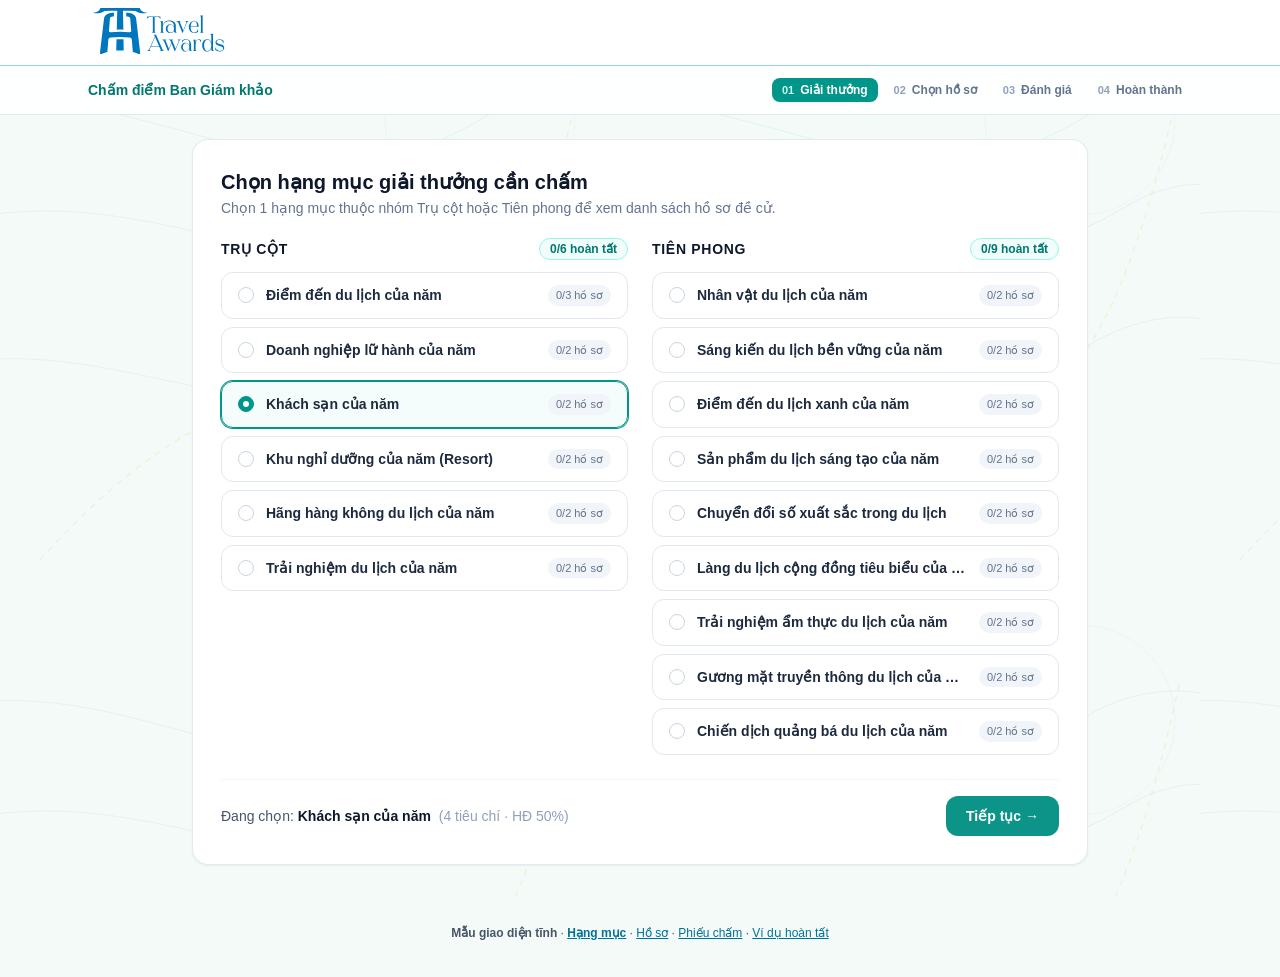
==== hand-off/index.html @ a50d9ed1 "Add plain HTML CSS handoff and automatic export workflow" ====
<!DOCTYPE html>
<html lang="vi">
<head>
<meta charset="UTF-8">
<meta name="viewport" content="width=device-width,initial-scale=1">
<title>Travel Awards 2026 — Hạng mục</title>
<link rel="stylesheet" href="css/layout.css">
<link rel="stylesheet" href="css/header.css">
<link rel="stylesheet" href="css/font.css">
<link rel="stylesheet" href="css/icons.css">
<link rel="stylesheet" href="css/handoff.css">
</head>
<body class="min-h-screen flex flex-col home">

  <!-- HEADER TỐI GIẢN CHUẨN TRANG KHẢO SÁT -->
  <header class="home-header home-header--survey"><div class="layout-container home-header-inner"><div class="home-header-brand-row"><a class="home-header-logo" href="https://vnexpress.net/du-lich/travel-awards" aria-label="Travel Awards — Trang chủ"><img class="brand-graphic brand-graphic--logo" src="[data-uri]" alt="Travel Awards 2026" width="1000" height="350"></a></div></div></header>
<section aria-label="Tiến trình chấm điểm" class="border-b border-slate-200 bg-white/95"><div class="max-w-6xl mx-auto px-4 sm:px-6 py-3 flex flex-wrap items-center justify-between gap-3"><span class="text-sm font-semibold text-teal-700">Chấm điểm Ban Giám khảo</span><div id="stepIndicatorBar" class="flex items-center gap-1 sm:gap-1.5">
          <a class="px-2.5 py-1 rounded-lg text-xs font-semibold flex items-center gap-1.5 transition bg-teal-600 text-white shadow-xs" href="index.html" style="">
            <span class="text-[11px] font-bold text-teal-100">01</span>
            <span class="hidden sm:inline">Giải thưởng</span>
          </a>

          <a class="px-2.5 py-1 rounded-lg text-xs font-semibold flex items-center gap-1.5 transition text-slate-500 hover:bg-slate-100" href="ho-so.html" style="">
            <span class="text-[11px] font-bold text-slate-400">02</span>
            <span class="hidden sm:inline">Chọn hồ sơ</span>
          </a>

          <a class="px-2.5 py-1 rounded-lg text-xs font-semibold flex items-center gap-1.5 transition text-slate-500 hover:bg-slate-100" href="cham-diem.html" style="">
            <span class="text-[11px] font-bold text-slate-400">03</span>
            <span class="hidden sm:inline">Đánh giá</span>
          </a>

          <a class="px-2.5 py-1 rounded-lg text-xs font-semibold flex items-center gap-1.5 transition text-slate-500 hover:bg-slate-100" href="hoan-tat.html" style="">
            <span class="text-[11px] font-bold text-slate-400">04</span>
            <span class="hidden sm:inline">Hoàn thành</span>
          </a>
        </div></div></section>

  <!-- NỘI DUNG CHÍNH -->
  <section id="main" class="handoff-content flex-1 max-w-6xl w-full mx-auto px-4 sm:px-6 py-6">
    <div id="appStepContainer">
        <div class="max-w-4xl mx-auto bg-white rounded-2xl border border-slate-200/90 shadow-xs p-5 sm:p-7">
          <div class="mb-5">
            <h1 class="text-lg sm:text-xl font-bold text-slate-900">Chọn hạng mục giải thưởng cần chấm</h1>
            <p class="text-xs sm:text-sm text-slate-500 mt-0.5">Chọn 1 hạng mục thuộc nhóm Trụ cột hoặc Tiên phong để xem danh sách hồ sơ đề cử.</p>
          </div>

          <div class="grid grid-cols-1 md:grid-cols-2 gap-6">
            <!-- Cột Trái: Trụ cột (6 hạng mục) -->
            <div>
              <div class="flex items-center justify-between mb-3">
                <h2 class="text-sm font-bold text-slate-900 uppercase tracking-wider">Trụ cột</h2>
                <span class="text-xs font-semibold px-2.5 py-0.5 rounded-full bg-teal-50 text-teal-700 border border-teal-200">
                  0/6 hoàn tất
                </span>
              </div>
              <div class="space-y-2">

          <button type="button" class="w-full text-left px-4 py-3 rounded-xl border transition flex items-center justify-between gap-3 border-slate-200 bg-white hover:border-teal-300 hover:bg-slate-50/60" data-integration-action="selectCategory('tru-cot-1')" title="Gắn xử lý của hệ thống khi tích hợp">
            <div class="flex items-center gap-3 min-w-0">
              <span class="w-4 h-4 rounded-full border flex items-center justify-center shrink-0 border-slate-300 bg-white">

              </span>
              <span class="text-sm font-semibold text-slate-800 truncate">Điểm đến du lịch của năm</span>
            </div>
            <span class="shrink-0 text-[11px] font-medium px-2 py-0.5 rounded-full bg-slate-100 text-slate-500">
              0/3 hồ sơ
            </span>
          </button>

          <button type="button" class="w-full text-left px-4 py-3 rounded-xl border transition flex items-center justify-between gap-3 border-slate-200 bg-white hover:border-teal-300 hover:bg-slate-50/60" data-integration-action="selectCategory('tru-cot-2')" title="Gắn xử lý của hệ thống khi tích hợp">
            <div class="flex items-center gap-3 min-w-0">
              <span class="w-4 h-4 rounded-full border flex items-center justify-center shrink-0 border-slate-300 bg-white">

              </span>
              <span class="text-sm font-semibold text-slate-800 truncate">Doanh nghiệp lữ hành của năm</span>
            </div>
            <span class="shrink-0 text-[11px] font-medium px-2 py-0.5 rounded-full bg-slate-100 text-slate-500">
              0/2 hồ sơ
            </span>
          </button>

          <button type="button" class="w-full text-left px-4 py-3 rounded-xl border transition flex items-center justify-between gap-3 border-teal-600 bg-teal-50/70 ring-1 ring-teal-600" data-integration-action="selectCategory('tru-cot-3')" title="Gắn xử lý của hệ thống khi tích hợp">
            <div class="flex items-center gap-3 min-w-0">
              <span class="w-4 h-4 rounded-full border flex items-center justify-center shrink-0 border-teal-600 bg-teal-600 text-white">
                <span class="w-1.5 h-1.5 rounded-full bg-white"></span>
              </span>
              <span class="text-sm font-semibold text-slate-800 truncate">Khách sạn của năm</span>
            </div>
            <span class="shrink-0 text-[11px] font-medium px-2 py-0.5 rounded-full bg-slate-100 text-slate-500">
              0/2 hồ sơ
            </span>
          </button>

          <button type="button" class="w-full text-left px-4 py-3 rounded-xl border transition flex items-center justify-between gap-3 border-slate-200 bg-white hover:border-teal-300 hover:bg-slate-50/60" data-integration-action="selectCategory('tru-cot-4')" title="Gắn xử lý của hệ thống khi tích hợp">
            <div class="flex items-center gap-3 min-w-0">
              <span class="w-4 h-4 rounded-full border flex items-center justify-center shrink-0 border-slate-300 bg-white">

              </span>
              <span class="text-sm font-semibold text-slate-800 truncate">Khu nghỉ dưỡng của năm (Resort)</span>
            </div>
            <span class="shrink-0 text-[11px] font-medium px-2 py-0.5 rounded-full bg-slate-100 text-slate-500">
              0/2 hồ sơ
            </span>
          </button>

          <button type="button" class="w-full text-left px-4 py-3 rounded-xl border transition flex items-center justify-between gap-3 border-slate-200 bg-white hover:border-teal-300 hover:bg-slate-50/60" data-integration-action="selectCategory('tru-cot-5')" title="Gắn xử lý của hệ thống khi tích hợp">
            <div class="flex items-center gap-3 min-w-0">
              <span class="w-4 h-4 rounded-full border flex items-center justify-center shrink-0 border-slate-300 bg-white">

              </span>
              <span class="text-sm font-semibold text-slate-800 truncate">Hãng hàng không du lịch của năm</span>
            </div>
            <span class="shrink-0 text-[11px] font-medium px-2 py-0.5 rounded-full bg-slate-100 text-slate-500">
              0/2 hồ sơ
            </span>
          </button>

          <button type="button" class="w-full text-left px-4 py-3 rounded-xl border transition flex items-center justify-between gap-3 border-slate-200 bg-white hover:border-teal-300 hover:bg-slate-50/60" data-integration-action="selectCategory('tru-cot-6')" title="Gắn xử lý của hệ thống khi tích hợp">
            <div class="flex items-center gap-3 min-w-0">
              <span class="w-4 h-4 rounded-full border flex items-center justify-center shrink-0 border-slate-300 bg-white">

              </span>
              <span class="text-sm font-semibold text-slate-800 truncate">Trải nghiệm du lịch của năm</span>
            </div>
            <span class="shrink-0 text-[11px] font-medium px-2 py-0.5 rounded-full bg-slate-100 text-slate-500">
              0/2 hồ sơ
            </span>
          </button>

              </div>
            </div>

            <!-- Cột Phải: Tiên phong (9 hạng mục) -->
            <div>
              <div class="flex items-center justify-between mb-3">
                <h2 class="text-sm font-bold text-slate-900 uppercase tracking-wider">Tiên phong</h2>
                <span class="text-xs font-semibold px-2.5 py-0.5 rounded-full bg-teal-50 text-teal-700 border border-teal-200">
                  0/9 hoàn tất
                </span>
              </div>
              <div class="space-y-2">

          <button type="button" class="w-full text-left px-4 py-3 rounded-xl border transition flex items-center justify-between gap-3 border-slate-200 bg-white hover:border-teal-300 hover:bg-slate-50/60" data-integration-action="selectCategory('tien-phong-1')" title="Gắn xử lý của hệ thống khi tích hợp">
            <div class="flex items-center gap-3 min-w-0">
              <span class="w-4 h-4 rounded-full border flex items-center justify-center shrink-0 border-slate-300 bg-white">

              </span>
              <span class="text-sm font-semibold text-slate-800 truncate">Nhân vật du lịch của năm</span>
            </div>
            <span class="shrink-0 text-[11px] font-medium px-2 py-0.5 rounded-full bg-slate-100 text-slate-500">
              0/2 hồ sơ
            </span>
          </button>

          <button type="button" class="w-full text-left px-4 py-3 rounded-xl border transition flex items-center justify-between gap-3 border-slate-200 bg-white hover:border-teal-300 hover:bg-slate-50/60" data-integration-action="selectCategory('tien-phong-2')" title="Gắn xử lý của hệ thống khi tích hợp">
            <div class="flex items-center gap-3 min-w-0">
              <span class="w-4 h-4 rounded-full border flex items-center justify-center shrink-0 border-slate-300 bg-white">

              </span>
              <span class="text-sm font-semibold text-slate-800 truncate">Sáng kiến du lịch bền vững của năm</span>
            </div>
            <span class="shrink-0 text-[11px] font-medium px-2 py-0.5 rounded-full bg-slate-100 text-slate-500">
              0/2 hồ sơ
            </span>
          </button>

          <button type="button" class="w-full text-left px-4 py-3 rounded-xl border transition flex items-center justify-between gap-3 border-slate-200 bg-white hover:border-teal-300 hover:bg-slate-50/60" data-integration-action="selectCategory('tien-phong-3')" title="Gắn xử lý của hệ thống khi tích hợp">
            <div class="flex items-center gap-3 min-w-0">
              <span class="w-4 h-4 rounded-full border flex items-center justify-center shrink-0 border-slate-300 bg-white">

              </span>
              <span class="text-sm font-semibold text-slate-800 truncate">Điểm đến du lịch xanh của năm</span>
            </div>
            <span class="shrink-0 text-[11px] font-medium px-2 py-0.5 rounded-full bg-slate-100 text-slate-500">
              0/2 hồ sơ
            </span>
          </button>

          <button type="button" class="w-full text-left px-4 py-3 rounded-xl border transition flex items-center justify-between gap-3 border-slate-200 bg-white hover:border-teal-300 hover:bg-slate-50/60" data-integration-action="selectCategory('tien-phong-4')" title="Gắn xử lý của hệ thống khi tích hợp">
            <div class="flex items-center gap-3 min-w-0">
              <span class="w-4 h-4 rounded-full border flex items-center justify-center shrink-0 border-slate-300 bg-white">

              </span>
              <span class="text-sm font-semibold text-slate-800 truncate">Sản phẩm du lịch sáng tạo của năm</span>
            </div>
            <span class="shrink-0 text-[11px] font-medium px-2 py-0.5 rounded-full bg-slate-100 text-slate-500">
              0/2 hồ sơ
            </span>
          </button>

          <button type="button" class="w-full text-left px-4 py-3 rounded-xl border transition flex items-center justify-between gap-3 border-slate-200 bg-white hover:border-teal-300 hover:bg-slate-50/60" data-integration-action="selectCategory('tien-phong-5')" title="Gắn xử lý của hệ thống khi tích hợp">
            <div class="flex items-center gap-3 min-w-0">
              <span class="w-4 h-4 rounded-full border flex items-center justify-center shrink-0 border-slate-300 bg-white">

              </span>
              <span class="text-sm font-semibold text-slate-800 truncate">Chuyển đổi số xuất sắc trong du lịch</span>
            </div>
            <span class="shrink-0 text-[11px] font-medium px-2 py-0.5 rounded-full bg-slate-100 text-slate-500">
              0/2 hồ sơ
            </span>
          </button>

          <button type="button" class="w-full text-left px-4 py-3 rounded-xl border transition flex items-center justify-between gap-3 border-slate-200 bg-white hover:border-teal-300 hover:bg-slate-50/60" data-integration-action="selectCategory('tien-phong-6')" title="Gắn xử lý của hệ thống khi tích hợp">
            <div class="flex items-center gap-3 min-w-0">
              <span class="w-4 h-4 rounded-full border flex items-center justify-center shrink-0 border-slate-300 bg-white">

              </span>
              <span class="text-sm font-semibold text-slate-800 truncate">Làng du lịch cộng đồng tiêu biểu của năm</span>
            </div>
            <span class="shrink-0 text-[11px] font-medium px-2 py-0.5 rounded-full bg-slate-100 text-slate-500">
              0/2 hồ sơ
            </span>
          </button>

          <button type="button" class="w-full text-left px-4 py-3 rounded-xl border transition flex items-center justify-between gap-3 border-slate-200 bg-white hover:border-teal-300 hover:bg-slate-50/60" data-integration-action="selectCategory('tien-phong-7')" title="Gắn xử lý của hệ thống khi tích hợp">
            <div class="flex items-center gap-3 min-w-0">
              <span class="w-4 h-4 rounded-full border flex items-center justify-center shrink-0 border-slate-300 bg-white">

              </span>
              <span class="text-sm font-semibold text-slate-800 truncate">Trải nghiệm ẩm thực du lịch của năm</span>
            </div>
            <span class="shrink-0 text-[11px] font-medium px-2 py-0.5 rounded-full bg-slate-100 text-slate-500">
              0/2 hồ sơ
            </span>
          </button>

          <button type="button" class="w-full text-left px-4 py-3 rounded-xl border transition flex items-center justify-between gap-3 border-slate-200 bg-white hover:border-teal-300 hover:bg-slate-50/60" data-integration-action="selectCategory('tien-phong-8')" title="Gắn xử lý của hệ thống khi tích hợp">
            <div class="flex items-center gap-3 min-w-0">
              <span class="w-4 h-4 rounded-full border flex items-center justify-center shrink-0 border-slate-300 bg-white">

              </span>
              <span class="text-sm font-semibold text-slate-800 truncate">Gương mặt truyền thông du lịch của năm (Đại sứ)</span>
            </div>
            <span class="shrink-0 text-[11px] font-medium px-2 py-0.5 rounded-full bg-slate-100 text-slate-500">
              0/2 hồ sơ
            </span>
          </button>

          <button type="button" class="w-full text-left px-4 py-3 rounded-xl border transition flex items-center justify-between gap-3 border-slate-200 bg-white hover:border-teal-300 hover:bg-slate-50/60" data-integration-action="selectCategory('tien-phong-9')" title="Gắn xử lý của hệ thống khi tích hợp">
            <div class="flex items-center gap-3 min-w-0">
              <span class="w-4 h-4 rounded-full border flex items-center justify-center shrink-0 border-slate-300 bg-white">

              </span>
              <span class="text-sm font-semibold text-slate-800 truncate">Chiến dịch quảng bá du lịch của năm</span>
            </div>
            <span class="shrink-0 text-[11px] font-medium px-2 py-0.5 rounded-full bg-slate-100 text-slate-500">
              0/2 hồ sơ
            </span>
          </button>

              </div>
            </div>
          </div>

          <!-- Footer bar giống trang khảo sát -->
          <div class="mt-6 pt-4 border-t border-slate-100 flex items-center justify-between gap-3">
            <div class="text-xs sm:text-sm text-slate-600">
              Đang chọn: <strong class="text-slate-900">Khách sạn của năm</strong>
              <span class="text-slate-400 ml-1">(4 tiêu chí · HĐ 50%)</span>
            </div>
            <a class="px-5 py-2.5 rounded-xl teal-btn-primary text-xs sm:text-sm font-bold" href="ho-so.html" style="">
              Tiếp tục →
            </a>
          </div>
        </div>
      </div>
  </section>


  <!-- TOAST THÔNG BÁO GỌN -->







<nav class="handoff-preview-nav" aria-label="Các mẫu giao diện bàn giao"><strong>Mẫu giao diện tĩnh</strong> · <a href="index.html" aria-current="page">Hạng mục</a> · <a href="ho-so.html">Hồ sơ</a> · <a href="cham-diem.html">Phiếu chấm</a> · <a href="hoan-tat.html">Ví dụ hoàn tất</a></nav></body>
</html>
---- hand-off/css/layout.css ----
:root, :host{--color-red-50: oklch(97.1% 0.013 17.38); --color-red-400: oklch(70.4% 0.191 22.216); --color-red-500: oklch(63.7% 0.237 25.331); --color-red-800: oklch(44.4% 0.177 26.899); --color-orange-500: oklch(70.5% 0.213 47.604); --color-orange-600: oklch(64.6% 0.222 41.116); --color-amber-50: oklch(98.7% 0.022 95.277); --color-amber-600: oklch(66.6% 0.179 58.318); --color-amber-700: oklch(55.5% 0.163 48.998); --color-amber-800: oklch(47.3% 0.137 46.201); --color-lime-700: oklch(53.2% 0.157 131.589); --color-green-600: oklch(62.7% 0.194 149.214); --color-emerald-100: oklch(95% 0.052 163.051); --color-emerald-600: oklch(59.6% 0.145 163.225); --color-emerald-700: oklch(50.8% 0.118 165.612); --color-emerald-800: oklch(43.2% 0.095 166.913); --color-teal-50: oklch(98.4% 0.014 180.72); --color-teal-100: oklch(95.3% 0.051 180.801); --color-teal-200: oklch(91% 0.096 180.426); --color-teal-300: oklch(85.5% 0.138 181.071); --color-teal-400: oklch(77.7% 0.152 181.912); --color-teal-500: oklch(70.4% 0.14 182.503); --color-teal-600: oklch(60% 0.118 184.704); --color-teal-700: oklch(51.1% 0.096 186.391); --color-teal-800: oklch(43.7% 0.078 188.216); --color-teal-900: oklch(38.6% 0.063 188.416); --color-cyan-600: oklch(60.9% 0.126 221.723); --color-cyan-700: oklch(52% 0.105 223.128); --color-cyan-800: oklch(45% 0.085 224.283); --color-sky-50: oklch(97.7% 0.013 236.62); --color-sky-600: oklch(58.8% 0.158 241.966); --color-sky-700: oklch(50% 0.134 242.749); --color-blue-700: oklch(48.8% 0.243 264.376); --color-indigo-600: oklch(51.1% 0.262 276.966); --color-indigo-700: oklch(45.7% 0.24 277.023); --color-indigo-800: oklch(39.8% 0.195 277.366); --color-purple-700: oklch(49.6% 0.265 301.924); --color-purple-800: oklch(43.8% 0.218 303.724); --color-rose-500: oklch(64.5% 0.246 16.439); --color-rose-600: oklch(58.6% 0.253 17.585); --color-rose-700: oklch(51.4% 0.222 16.935); --color-slate-50: oklch(98.4% 0.003 247.858); --color-slate-100: oklch(96.8% 0.007 247.896); --color-slate-200: oklch(92.9% 0.013 255.508); --color-slate-300: oklch(86.9% 0.022 252.894); --color-slate-400: oklch(70.4% 0.04 256.788); --color-slate-500: oklch(55.4% 0.046 257.417); --color-slate-600: oklch(44.6% 0.043 257.281); --color-slate-700: oklch(37.2% 0.044 257.287); --color-slate-800: oklch(27.9% 0.041 260.031); --color-slate-900: oklch(20.8% 0.042 265.755); --color-black: #000; --color-white: #fff; --spacing: 0.25rem; --container-2xl: 42rem; --container-4xl: 56rem; --container-6xl: 72rem; --text-xs: 0.75rem; --text-xs--line-height: calc(1 / 0.75); --text-sm: 0.875rem; --text-sm--line-height: calc(1.25 / 0.875); --text-base: 1rem; --text-base--line-height: calc(1.5 / 1); --text-lg: 1.125rem; --text-lg--line-height: calc(1.75 / 1.125); --text-xl: 1.25rem; --text-xl--line-height: calc(1.75 / 1.25); --text-2xl: 1.5rem; --text-2xl--line-height: calc(2 / 1.5); --tracking-wider: 0.05em; --leading-snug: 1.375; --leading-relaxed: 1.625; --radius-md: 0.375rem; --radius-lg: 0.5rem; --radius-xl: 0.75rem; --radius-2xl: 1rem; --blur-xs: 4px; --default-transition-duration: 150ms; --default-transition-timing-function: cubic-bezier(0.4, 0, 0.2, 1);}
*, ::after, ::before, ::backdrop, ::file-selector-button{box-sizing: border-box; margin: 0px; padding: 0px; border: 0px solid;}
html, :host{line-height: 1.5; text-size-adjust: 100%; tab-size: 4; -webkit-tap-highlight-color: transparent;}
hr{height: 0px; color: inherit; border-top-width: 1px;}
abbr:where([title]){text-decoration: underline dotted;}

a{color: inherit; text-decoration: inherit;}



sub, sup{line-height: 0; position: relative; vertical-align: baseline;}
sub{bottom: -0.25em;}
sup{top: -0.5em;}
table{text-indent: 0px; border-color: inherit; border-collapse: collapse;}
progress{vertical-align: baseline;}
summary{display: list-item;}
ol, ul, menu{list-style: none;}
img, svg, video, canvas, audio, iframe, embed, object{display: block; vertical-align: middle;}
img, video{max-width: 100%; height: auto;}
button, input, select, optgroup, textarea, ::file-selector-button{line-height: inherit; letter-spacing: inherit; color: inherit; border-radius: 0px; background-color: transparent; opacity: 1;}

:where(select:is([multiple], [size])) optgroup option{padding-inline-start: 20px;}
::file-selector-button{margin-inline-end: 4px;}
::placeholder{opacity: 1;}
@supports (not (-webkit-appearance: -apple-pay-button)) or (contain-intrinsic-size: 1px) {
::placeholder{color: currentcolor;@supports (color: color-mix(in lab, red, red)) {
color: color-mix(currentcolor, transparent);
}}
}
textarea{resize: vertical;}
::-webkit-search-decoration{appearance: none;}
::-webkit-date-and-time-value{min-height: 1lh; text-align: inherit;}
::-webkit-datetime-edit{display: inline-flex;}
::-webkit-datetime-edit-fields-wrapper{padding: 0px;}
::-webkit-datetime-edit, ::-webkit-datetime-edit-year-field, ::-webkit-datetime-edit-month-field, ::-webkit-datetime-edit-day-field, ::-webkit-datetime-edit-hour-field, ::-webkit-datetime-edit-minute-field, ::-webkit-datetime-edit-second-field, ::-webkit-datetime-edit-millisecond-field, ::-webkit-datetime-edit-meridiem-field{padding-block: 0px;}
::-webkit-calendar-picker-indicator{line-height: 1;}
button, input:where([type="button"], [type="reset"], [type="submit"]), ::file-selector-button{appearance: button;}
::-webkit-inner-spin-button, ::-webkit-outer-spin-button{height: auto;}
[hidden]:where(:not([hidden="until-found"])){display: none !important;}
.fixed{position: fixed;}
.relative{position: relative;}
.right-5{right: calc(var(--spacing) * 5);}
.bottom-5{bottom: calc(var(--spacing) * 5);}
.z-50{z-index: 50;}
.col-span-5{grid-column: span 5 / span 5;}
.col-span-7{grid-column: span 7 / span 7;}
.container{width: 100%;@media (width >= 40rem) {
max-width: 40rem;
}
@media (width >= 48rem) {
max-width: 48rem;
}
@media (width >= 64rem) {
max-width: 64rem;
}
@media (width >= 80rem) {
max-width: 80rem;
}
@media (width >= 96rem) {
max-width: 96rem;
}}
.mx-auto{margin-inline: auto;}
.mt-0\.5{margin-top: calc(var(--spacing) * 0.5);}
.mt-1{margin-top: var(--spacing);}
.mt-1\.5{margin-top: calc(var(--spacing) * 1.5);}
.mt-2{margin-top: calc(var(--spacing) * 2);}
.mt-2\.5{margin-top: calc(var(--spacing) * 2.5);}
.mt-3{margin-top: calc(var(--spacing) * 3);}
.mt-4{margin-top: calc(var(--spacing) * 4);}
.mt-5{margin-top: calc(var(--spacing) * 5);}
.mt-6{margin-top: calc(var(--spacing) * 6);}
.mb-1{margin-bottom: var(--spacing);}
.mb-1\.5{margin-bottom: calc(var(--spacing) * 1.5);}
.mb-2{margin-bottom: calc(var(--spacing) * 2);}
.mb-2\.5{margin-bottom: calc(var(--spacing) * 2.5);}
.mb-3{margin-bottom: calc(var(--spacing) * 3);}
.mb-4{margin-bottom: calc(var(--spacing) * 4);}
.mb-5{margin-bottom: calc(var(--spacing) * 5);}
.ml-1{margin-left: var(--spacing);}
.ml-2{margin-left: calc(var(--spacing) * 2);}
.block{display: block;}
.flex{display: flex;}
.grid{display: grid;}
.hidden{display: none;}
.inline-flex{display: inline-flex;}
.h-1\.5{height: calc(var(--spacing) * 1.5);}
.h-2{height: calc(var(--spacing) * 2);}
.h-4{height: calc(var(--spacing) * 4);}
.h-5{height: calc(var(--spacing) * 5);}
.h-8{height: calc(var(--spacing) * 8);}
.h-11{height: calc(var(--spacing) * 11);}
.h-12{height: calc(var(--spacing) * 12);}
.h-56{height: calc(var(--spacing) * 56);}
.max-h-\[78vh\]{max-height: 78vh;}
.min-h-screen{min-height: 100vh;}
.w-1\.5{width: calc(var(--spacing) * 1.5);}
.w-2{width: calc(var(--spacing) * 2);}
.w-4{width: calc(var(--spacing) * 4);}
.w-5{width: calc(var(--spacing) * 5);}
.w-8{width: calc(var(--spacing) * 8);}
.w-12{width: calc(var(--spacing) * 12);}
.w-full{width: 100%;}
.max-w-2xl{max-width: var(--container-2xl);}
.max-w-4xl{max-width: var(--container-4xl);}
.max-w-6xl{max-width: var(--container-6xl);}
.min-w-0{min-width: 0px;}
.flex-1{flex: 1 1 0%;}
.shrink-0{flex-shrink: 0;}
.cursor-pointer{cursor: pointer;}
.grid-cols-1{grid-template-columns: repeat(1, minmax(0px, 1fr));}
.grid-cols-3{grid-template-columns: repeat(3, minmax(0px, 1fr));}
.grid-cols-5{grid-template-columns: repeat(5, minmax(0px, 1fr));}
.grid-cols-6{grid-template-columns: repeat(6, minmax(0px, 1fr));}
.grid-cols-12{grid-template-columns: repeat(12, minmax(0px, 1fr));}
.flex-col{flex-direction: column;}
.flex-wrap{flex-wrap: wrap;}
.items-center{align-items: center;}
.items-start{align-items: flex-start;}
.justify-between{justify-content: space-between;}
.justify-center{justify-content: center;}
.justify-end{justify-content: flex-end;}
.gap-1{gap: var(--spacing);}
.gap-1\.5{gap: calc(var(--spacing) * 1.5);}
.gap-2{gap: calc(var(--spacing) * 2);}
.gap-3{gap: calc(var(--spacing) * 3);}
.gap-4{gap: calc(var(--spacing) * 4);}
.gap-5{gap: calc(var(--spacing) * 5);}
.gap-6{gap: calc(var(--spacing) * 6);}
:where(.space-y-2 > :not(:last-child)){--tw-space-y-reverse: 0; margin-block-start: calc(calc(var(--spacing) * 2) * var(--tw-space-y-reverse)); margin-block-end: calc(calc(var(--spacing) * 2) * calc(1 - var(--tw-space-y-reverse)));}
:where(.space-y-2\.5 > :not(:last-child)){--tw-space-y-reverse: 0; margin-block-start: calc(calc(var(--spacing) * 2.5) * var(--tw-space-y-reverse)); margin-block-end: calc(calc(var(--spacing) * 2.5) * calc(1 - var(--tw-space-y-reverse)));}
:where(.space-y-3 > :not(:last-child)){--tw-space-y-reverse: 0; margin-block-start: calc(calc(var(--spacing) * 3) * var(--tw-space-y-reverse)); margin-block-end: calc(calc(var(--spacing) * 3) * calc(1 - var(--tw-space-y-reverse)));}
:where(.space-y-3\.5 > :not(:last-child)){--tw-space-y-reverse: 0; margin-block-start: calc(calc(var(--spacing) * 3.5) * var(--tw-space-y-reverse)); margin-block-end: calc(calc(var(--spacing) * 3.5) * calc(1 - var(--tw-space-y-reverse)));}
:where(.space-y-6 > :not(:last-child)){--tw-space-y-reverse: 0; margin-block-start: calc(calc(var(--spacing) * 6) * var(--tw-space-y-reverse)); margin-block-end: calc(calc(var(--spacing) * 6) * calc(1 - var(--tw-space-y-reverse)));}
:where(.divide-y > :not(:last-child)){--tw-divide-y-reverse: 0; border-bottom-style: var(--tw-border-style); border-top-style: var(--tw-border-style); border-top-width: calc(1px * var(--tw-divide-y-reverse)); border-bottom-width: calc(1px * calc(1 - var(--tw-divide-y-reverse)));}
:where(.divide-slate-100 > :not(:last-child)){border-color: var(--color-slate-100);}
.truncate{overflow: hidden; text-overflow: ellipsis; white-space: nowrap;}
.overflow-hidden{overflow: hidden;}
.overflow-y-auto{overflow-y: auto;}
.rounded-2xl{border-radius: var(--radius-2xl);}
.rounded-full{border-radius: calc(infinity * 1px);}
.rounded-lg{border-radius: var(--radius-lg);}
.rounded-md{border-radius: var(--radius-md);}
.rounded-xl{border-radius: var(--radius-xl);}
.border{border-style: var(--tw-border-style); border-width: 1px;}
.border-2{border-style: var(--tw-border-style); border-width: 2px;}
.border-t{border-top-style: var(--tw-border-style); border-top-width: 1px;}
.border-b{border-bottom-style: var(--tw-border-style); border-bottom-width: 1px;}
.border-red-400{border-color: var(--color-red-400);}
.border-slate-100{border-color: var(--color-slate-100);}
.border-slate-200{border-color: var(--color-slate-200);}
.border-slate-200\/70{border-color: color-mix(in srgb, oklch(0.929 0.013 255.508) 70%, transparent 30%);@supports (color: color-mix(in lab, red, red)) {
border-color: color-mix(in oklab, var(--color-slate-200) 70%, transparent);
}}
.border-slate-200\/80{border-color: color-mix(in srgb, oklch(0.929 0.013 255.508) 80%, transparent 20%);@supports (color: color-mix(in lab, red, red)) {
border-color: color-mix(in oklab, var(--color-slate-200) 80%, transparent);
}}
.border-slate-200\/90{border-color: color-mix(in srgb, oklch(0.929 0.013 255.508) 90%, transparent 10%);@supports (color: color-mix(in lab, red, red)) {
border-color: color-mix(in oklab, var(--color-slate-200) 90%, transparent);
}}
.border-slate-300{border-color: var(--color-slate-300);}
.border-teal-200{border-color: var(--color-teal-200);}
.border-teal-400{border-color: var(--color-teal-400);}
.border-teal-500{border-color: var(--color-teal-500);}
.border-teal-600{border-color: var(--color-teal-600);}
.border-teal-600\/70{border-color: color-mix(in srgb, oklch(0.6 0.118 184.704) 70%, transparent 30%);@supports (color: color-mix(in lab, red, red)) {
border-color: color-mix(in oklab, var(--color-teal-600) 70%, transparent);
}}
.border-transparent{border-color: transparent;}
.bg-amber-50\/70{background-color: color-mix(in srgb, oklch(0.987 0.022 95.277) 70%, transparent 30%);@supports (color: color-mix(in lab, red, red)) {
background-color: color-mix(in oklab, var(--color-amber-50) 70%, transparent);
}}
.bg-black\/30{background-color: color-mix(in srgb, rgb(0, 0, 0) 30%, transparent 70%);@supports (color: color-mix(in lab, red, red)) {
background-color: color-mix(in oklab, var(--color-black) 30%, transparent);
}}
.bg-black\/35{background-color: color-mix(in srgb, rgb(0, 0, 0) 35%, transparent 65%);@supports (color: color-mix(in lab, red, red)) {
background-color: color-mix(in oklab, var(--color-black) 35%, transparent);
}}
.bg-black\/40{background-color: color-mix(in srgb, rgb(0, 0, 0) 40%, transparent 60%);@supports (color: color-mix(in lab, red, red)) {
background-color: color-mix(in oklab, var(--color-black) 40%, transparent);
}}
.bg-emerald-100{background-color: var(--color-emerald-100);}
.bg-red-50\/30{background-color: color-mix(in srgb, oklch(0.971 0.013 17.38) 30%, transparent 70%);@supports (color: color-mix(in lab, red, red)) {
background-color: color-mix(in oklab, var(--color-red-50) 30%, transparent);
}}
.bg-sky-50{background-color: var(--color-sky-50);}
.bg-slate-50{background-color: var(--color-slate-50);}
.bg-slate-50\/50{background-color: color-mix(in srgb, oklch(0.984 0.003 247.858), transparent);@supports (color: color-mix(in lab, red, red)) {
background-color: color-mix(in oklab, var(--color-slate-50) 50%, transparent);
}}
.bg-slate-50\/60{background-color: color-mix(in srgb, oklch(0.984 0.003 247.858) 60%, transparent 40%);@supports (color: color-mix(in lab, red, red)) {
background-color: color-mix(in oklab, var(--color-slate-50) 60%, transparent);
}}
.bg-slate-100{background-color: var(--color-slate-100);}
.bg-slate-900{background-color: var(--color-slate-900);}
.bg-teal-50{background-color: var(--color-teal-50);}
.bg-teal-50\/20{background-color: color-mix(in srgb, oklch(0.984 0.014 180.72) 20%, transparent 80%);@supports (color: color-mix(in lab, red, red)) {
background-color: color-mix(in oklab, var(--color-teal-50) 20%, transparent);
}}
.bg-teal-50\/50{background-color: color-mix(in srgb, oklch(0.984 0.014 180.72), transparent);@supports (color: color-mix(in lab, red, red)) {
background-color: color-mix(in oklab, var(--color-teal-50) 50%, transparent);
}}
.bg-teal-50\/70{background-color: color-mix(in srgb, oklch(0.984 0.014 180.72) 70%, transparent 30%);@supports (color: color-mix(in lab, red, red)) {
background-color: color-mix(in oklab, var(--color-teal-50) 70%, transparent);
}}
.bg-teal-100{background-color: var(--color-teal-100);}
.bg-teal-400{background-color: var(--color-teal-400);}
.bg-teal-600{background-color: var(--color-teal-600);}
.bg-white{background-color: var(--color-white);}
.bg-white\/15{background-color: color-mix(in srgb, rgb(255, 255, 255) 15%, transparent 85%);@supports (color: color-mix(in lab, red, red)) {
background-color: color-mix(in oklab, var(--color-white) 15%, transparent);
}}
.bg-white\/95{background-color: color-mix(in srgb, rgb(255, 255, 255) 95%, transparent 5%);@supports (color: color-mix(in lab, red, red)) {
background-color: color-mix(in oklab, var(--color-white) 95%, transparent);
}}
.bg-gradient-to-br{--tw-gradient-position: to bottom right in oklab; background-image: linear-gradient(var(--tw-gradient-stops));}
.from-amber-600{--tw-gradient-from: var(--color-amber-600); --tw-gradient-stops: var(--tw-gradient-via-stops, var(--tw-gradient-position), var(--tw-gradient-from) var(--tw-gradient-from-position), var(--tw-gradient-to) var(--tw-gradient-to-position));}
.from-amber-700{--tw-gradient-from: var(--color-amber-700); --tw-gradient-stops: var(--tw-gradient-via-stops, var(--tw-gradient-position), var(--tw-gradient-from) var(--tw-gradient-from-position), var(--tw-gradient-to) var(--tw-gradient-to-position));}
.from-cyan-600{--tw-gradient-from: var(--color-cyan-600); --tw-gradient-stops: var(--tw-gradient-via-stops, var(--tw-gradient-position), var(--tw-gradient-from) var(--tw-gradient-from-position), var(--tw-gradient-to) var(--tw-gradient-to-position));}
.from-emerald-700{--tw-gradient-from: var(--color-emerald-700); --tw-gradient-stops: var(--tw-gradient-via-stops, var(--tw-gradient-position), var(--tw-gradient-from) var(--tw-gradient-from-position), var(--tw-gradient-to) var(--tw-gradient-to-position));}
.from-indigo-700{--tw-gradient-from: var(--color-indigo-700); --tw-gradient-stops: var(--tw-gradient-via-stops, var(--tw-gradient-position), var(--tw-gradient-from) var(--tw-gradient-from-position), var(--tw-gradient-to) var(--tw-gradient-to-position));}
.from-orange-500{--tw-gradient-from: var(--color-orange-500); --tw-gradient-stops: var(--tw-gradient-via-stops, var(--tw-gradient-position), var(--tw-gradient-from) var(--tw-gradient-from-position), var(--tw-gradient-to) var(--tw-gradient-to-position));}
.from-sky-600{--tw-gradient-from: var(--color-sky-600); --tw-gradient-stops: var(--tw-gradient-via-stops, var(--tw-gradient-position), var(--tw-gradient-from) var(--tw-gradient-from-position), var(--tw-gradient-to) var(--tw-gradient-to-position));}
.from-teal-600{--tw-gradient-from: var(--color-teal-600); --tw-gradient-stops: var(--tw-gradient-via-stops, var(--tw-gradient-position), var(--tw-gradient-from) var(--tw-gradient-from-position), var(--tw-gradient-to) var(--tw-gradient-to-position));}
.from-teal-700{--tw-gradient-from: var(--color-teal-700); --tw-gradient-stops: var(--tw-gradient-via-stops, var(--tw-gradient-position), var(--tw-gradient-from) var(--tw-gradient-from-position), var(--tw-gradient-to) var(--tw-gradient-to-position));}
.via-cyan-700{--tw-gradient-via: var(--color-cyan-700); --tw-gradient-via-stops: var(--tw-gradient-position), var(--tw-gradient-from) var(--tw-gradient-from-position), var(--tw-gradient-via) var(--tw-gradient-via-position), var(--tw-gradient-to) var(--tw-gradient-to-position); --tw-gradient-stops: var(--tw-gradient-via-stops);}
.via-emerald-600{--tw-gradient-via: var(--color-emerald-600); --tw-gradient-via-stops: var(--tw-gradient-position), var(--tw-gradient-from) var(--tw-gradient-from-position), var(--tw-gradient-via) var(--tw-gradient-via-position), var(--tw-gradient-to) var(--tw-gradient-to-position); --tw-gradient-stops: var(--tw-gradient-via-stops);}
.via-green-600{--tw-gradient-via: var(--color-green-600); --tw-gradient-via-stops: var(--tw-gradient-position), var(--tw-gradient-from) var(--tw-gradient-from-position), var(--tw-gradient-via) var(--tw-gradient-via-position), var(--tw-gradient-to) var(--tw-gradient-to-position); --tw-gradient-stops: var(--tw-gradient-via-stops);}
.via-indigo-600{--tw-gradient-via: var(--color-indigo-600); --tw-gradient-via-stops: var(--tw-gradient-position), var(--tw-gradient-from) var(--tw-gradient-from-position), var(--tw-gradient-via) var(--tw-gradient-via-position), var(--tw-gradient-to) var(--tw-gradient-to-position); --tw-gradient-stops: var(--tw-gradient-via-stops);}
.via-orange-600{--tw-gradient-via: var(--color-orange-600); --tw-gradient-via-stops: var(--tw-gradient-position), var(--tw-gradient-from) var(--tw-gradient-from-position), var(--tw-gradient-via) var(--tw-gradient-via-position), var(--tw-gradient-to) var(--tw-gradient-to-position); --tw-gradient-stops: var(--tw-gradient-via-stops);}
.via-purple-700{--tw-gradient-via: var(--color-purple-700); --tw-gradient-via-stops: var(--tw-gradient-position), var(--tw-gradient-from) var(--tw-gradient-from-position), var(--tw-gradient-via) var(--tw-gradient-via-position), var(--tw-gradient-to) var(--tw-gradient-to-position); --tw-gradient-stops: var(--tw-gradient-via-stops);}
.via-red-500{--tw-gradient-via: var(--color-red-500); --tw-gradient-via-stops: var(--tw-gradient-position), var(--tw-gradient-from) var(--tw-gradient-from-position), var(--tw-gradient-via) var(--tw-gradient-via-position), var(--tw-gradient-to) var(--tw-gradient-to-position); --tw-gradient-stops: var(--tw-gradient-via-stops);}
.via-rose-500{--tw-gradient-via: var(--color-rose-500); --tw-gradient-via-stops: var(--tw-gradient-position), var(--tw-gradient-from) var(--tw-gradient-from-position), var(--tw-gradient-via) var(--tw-gradient-via-position), var(--tw-gradient-to) var(--tw-gradient-to-position); --tw-gradient-stops: var(--tw-gradient-via-stops);}
.via-teal-500{--tw-gradient-via: var(--color-teal-500); --tw-gradient-via-stops: var(--tw-gradient-position), var(--tw-gradient-from) var(--tw-gradient-from-position), var(--tw-gradient-via) var(--tw-gradient-via-position), var(--tw-gradient-to) var(--tw-gradient-to-position); --tw-gradient-stops: var(--tw-gradient-via-stops);}
.via-teal-600{--tw-gradient-via: var(--color-teal-600); --tw-gradient-via-stops: var(--tw-gradient-position), var(--tw-gradient-from) var(--tw-gradient-from-position), var(--tw-gradient-via) var(--tw-gradient-via-position), var(--tw-gradient-to) var(--tw-gradient-to-position); --tw-gradient-stops: var(--tw-gradient-via-stops);}
.to-blue-700{--tw-gradient-to: var(--color-blue-700); --tw-gradient-stops: var(--tw-gradient-via-stops, var(--tw-gradient-position), var(--tw-gradient-from) var(--tw-gradient-from-position), var(--tw-gradient-to) var(--tw-gradient-to-position));}
.to-cyan-800{--tw-gradient-to: var(--color-cyan-800); --tw-gradient-stops: var(--tw-gradient-via-stops, var(--tw-gradient-position), var(--tw-gradient-from) var(--tw-gradient-from-position), var(--tw-gradient-to) var(--tw-gradient-to-position));}
.to-emerald-600{--tw-gradient-to: var(--color-emerald-600); --tw-gradient-stops: var(--tw-gradient-via-stops, var(--tw-gradient-position), var(--tw-gradient-from) var(--tw-gradient-from-position), var(--tw-gradient-to) var(--tw-gradient-to-position));}
.to-indigo-800{--tw-gradient-to: var(--color-indigo-800); --tw-gradient-stops: var(--tw-gradient-via-stops, var(--tw-gradient-position), var(--tw-gradient-from) var(--tw-gradient-from-position), var(--tw-gradient-to) var(--tw-gradient-to-position));}
.to-lime-700{--tw-gradient-to: var(--color-lime-700); --tw-gradient-stops: var(--tw-gradient-via-stops, var(--tw-gradient-position), var(--tw-gradient-from) var(--tw-gradient-from-position), var(--tw-gradient-to) var(--tw-gradient-to-position));}
.to-purple-800{--tw-gradient-to: var(--color-purple-800); --tw-gradient-stops: var(--tw-gradient-via-stops, var(--tw-gradient-position), var(--tw-gradient-from) var(--tw-gradient-from-position), var(--tw-gradient-to) var(--tw-gradient-to-position));}
.to-red-800{--tw-gradient-to: var(--color-red-800); --tw-gradient-stops: var(--tw-gradient-via-stops, var(--tw-gradient-position), var(--tw-gradient-from) var(--tw-gradient-from-position), var(--tw-gradient-to) var(--tw-gradient-to-position));}
.to-rose-600{--tw-gradient-to: var(--color-rose-600); --tw-gradient-stops: var(--tw-gradient-via-stops, var(--tw-gradient-position), var(--tw-gradient-from) var(--tw-gradient-from-position), var(--tw-gradient-to) var(--tw-gradient-to-position));}
.to-rose-700{--tw-gradient-to: var(--color-rose-700); --tw-gradient-stops: var(--tw-gradient-via-stops, var(--tw-gradient-position), var(--tw-gradient-from) var(--tw-gradient-from-position), var(--tw-gradient-to) var(--tw-gradient-to-position));}
.to-slate-800{--tw-gradient-to: var(--color-slate-800); --tw-gradient-stops: var(--tw-gradient-via-stops, var(--tw-gradient-position), var(--tw-gradient-from) var(--tw-gradient-from-position), var(--tw-gradient-to) var(--tw-gradient-to-position));}
.to-teal-700{--tw-gradient-to: var(--color-teal-700); --tw-gradient-stops: var(--tw-gradient-via-stops, var(--tw-gradient-position), var(--tw-gradient-from) var(--tw-gradient-from-position), var(--tw-gradient-to) var(--tw-gradient-to-position));}
.to-teal-800{--tw-gradient-to: var(--color-teal-800); --tw-gradient-stops: var(--tw-gradient-via-stops, var(--tw-gradient-position), var(--tw-gradient-from) var(--tw-gradient-from-position), var(--tw-gradient-to) var(--tw-gradient-to-position));}
.p-3{padding: calc(var(--spacing) * 3);}
.p-3\.5{padding: calc(var(--spacing) * 3.5);}
.p-4{padding: calc(var(--spacing) * 4);}
.p-5{padding: calc(var(--spacing) * 5);}
.p-6{padding: calc(var(--spacing) * 6);}
.px-1{padding-inline: var(--spacing);}
.px-2{padding-inline: calc(var(--spacing) * 2);}
.px-2\.5{padding-inline: calc(var(--spacing) * 2.5);}
.px-3{padding-inline: calc(var(--spacing) * 3);}
.px-3\.5{padding-inline: calc(var(--spacing) * 3.5);}
.px-4{padding-inline: calc(var(--spacing) * 4);}
.px-5{padding-inline: calc(var(--spacing) * 5);}
.py-0\.5{padding-block: calc(var(--spacing) * 0.5);}
.py-1{padding-block: var(--spacing);}
.py-1\.5{padding-block: calc(var(--spacing) * 1.5);}
.py-2{padding-block: calc(var(--spacing) * 2);}
.py-2\.5{padding-block: calc(var(--spacing) * 2.5);}
.py-3{padding-block: calc(var(--spacing) * 3);}
.py-4{padding-block: calc(var(--spacing) * 4);}
.py-6{padding-block: calc(var(--spacing) * 6);}
.pt-1{padding-top: var(--spacing);}
.pt-2{padding-top: calc(var(--spacing) * 2);}
.pt-2\.5{padding-top: calc(var(--spacing) * 2.5);}
.pt-4{padding-top: calc(var(--spacing) * 4);}
.pb-2\.5{padding-bottom: calc(var(--spacing) * 2.5);}
.pb-4{padding-bottom: calc(var(--spacing) * 4);}
.text-center{text-align: center;}
.text-left{text-align: left;}
.text-right{text-align: right;}
.text-2xl{line-height: var(--tw-leading, var(--text-2xl--line-height));}
.text-lg{line-height: var(--tw-leading, var(--text-lg--line-height));}
.text-sm{line-height: var(--tw-leading, var(--text-sm--line-height));}
.text-xl{line-height: var(--tw-leading, var(--text-xl--line-height));}
.text-xs{line-height: var(--tw-leading, var(--text-xs--line-height));}


.leading-relaxed{--tw-leading: var(--leading-relaxed); line-height: var(--leading-relaxed);}
.leading-snug{--tw-leading: var(--leading-snug); line-height: var(--leading-snug);}
.font-bold{--tw-font-weight: var(--font-weight-bold);}
.font-extrabold{--tw-font-weight: var(--font-weight-extrabold);}
.font-medium{--tw-font-weight: var(--font-weight-medium);}
.font-semibold{--tw-font-weight: var(--font-weight-semibold);}
.tracking-wider{--tw-tracking: var(--tracking-wider); letter-spacing: var(--tracking-wider);}
.text-amber-700{color: var(--color-amber-700);}
.text-amber-800{color: var(--color-amber-800);}
.text-emerald-600{color: var(--color-emerald-600);}
.text-emerald-800{color: var(--color-emerald-800);}
.text-orange-500{color: var(--color-orange-500);}
.text-red-500{color: var(--color-red-500);}
.text-sky-600{color: var(--color-sky-600);}
.text-sky-700{color: var(--color-sky-700);}
.text-slate-300{color: var(--color-slate-300);}
.text-slate-400{color: var(--color-slate-400);}
.text-slate-500{color: var(--color-slate-500);}
.text-slate-600{color: var(--color-slate-600);}
.text-slate-700{color: var(--color-slate-700);}
.text-slate-800{color: var(--color-slate-800);}
.text-slate-900{color: var(--color-slate-900);}
.text-teal-100{color: var(--color-teal-100);}
.text-teal-600{color: var(--color-teal-600);}
.text-teal-700{color: var(--color-teal-700);}
.text-teal-800{color: var(--color-teal-800);}
.text-teal-900{color: var(--color-teal-900);}
.text-white{color: var(--color-white);}
.uppercase{text-transform: uppercase;}

.opacity-60{opacity: 0.6;}
.opacity-100{opacity: 1;}
.shadow-lg{--tw-shadow: 0 10px 15px -3px var(--tw-shadow-color, rgb(0 0 0 / 0.1)), 0 4px 6px -4px var(--tw-shadow-color, rgb(0 0 0 / 0.1)); box-shadow: var(--tw-inset-shadow), var(--tw-inset-ring-shadow), var(--tw-ring-offset-shadow), var(--tw-ring-shadow), var(--tw-shadow);}
.shadow-sm{--tw-shadow: 0 1px 3px 0 var(--tw-shadow-color, rgb(0 0 0 / 0.1)), 0 1px 2px -1px var(--tw-shadow-color, rgb(0 0 0 / 0.1)); box-shadow: var(--tw-inset-shadow), var(--tw-inset-ring-shadow), var(--tw-ring-offset-shadow), var(--tw-ring-shadow), var(--tw-shadow);}
.shadow-xs{--tw-shadow: 0 1px 2px 0 var(--tw-shadow-color, rgb(0 0 0 / 0.05)); box-shadow: var(--tw-inset-shadow), var(--tw-inset-ring-shadow), var(--tw-ring-offset-shadow), var(--tw-ring-shadow), var(--tw-shadow);}
.ring-1{--tw-ring-shadow: var(--tw-ring-inset,) 0 0 0 calc(1px + var(--tw-ring-offset-width)) var(--tw-ring-color, currentcolor); box-shadow: var(--tw-inset-shadow), var(--tw-inset-ring-shadow), var(--tw-ring-offset-shadow), var(--tw-ring-shadow), var(--tw-shadow);}
.ring-teal-600{--tw-ring-color: var(--color-teal-600);}
.backdrop-blur-xs{--tw-backdrop-blur: blur(var(--blur-xs)); backdrop-filter: var(--tw-backdrop-blur,) var(--tw-backdrop-brightness,) var(--tw-backdrop-contrast,) var(--tw-backdrop-grayscale,) var(--tw-backdrop-hue-rotate,) var(--tw-backdrop-invert,) var(--tw-backdrop-opacity,) var(--tw-backdrop-saturate,) var(--tw-backdrop-sepia,);}
.transition{transition-property: color, background-color, border-color, outline-color, text-decoration-color, fill, stroke, --tw-gradient-from, --tw-gradient-via, --tw-gradient-to, opacity, box-shadow, transform, translate, scale, rotate, filter, -webkit-backdrop-filter, backdrop-filter, display, content-visibility, overlay, pointer-events; transition-timing-function: var(--tw-ease, var(--default-transition-timing-function)); transition-duration: var(--tw-duration, var(--default-transition-duration));}
.last\:border-0:last-child{border-style: var(--tw-border-style); border-width: 0px;}
@media (hover: hover) {
.hover\:border-teal-300:hover{border-color: var(--color-teal-300);}
.hover\:bg-black\/55:hover{background-color: color-mix(in srgb, rgb(0, 0, 0) 55%, transparent 45%);}
@supports (color: color-mix(in lab, red, red)) {
.hover\:bg-black\/55:hover{background-color: color-mix(in oklab, var(--color-black) 55%, transparent);}
}
.hover\:bg-slate-50:hover{background-color: var(--color-slate-50);}
.hover\:bg-slate-50\/60:hover{background-color: color-mix(in srgb, oklch(0.984 0.003 247.858) 60%, transparent 40%);}
@supports (color: color-mix(in lab, red, red)) {
.hover\:bg-slate-50\/60:hover{background-color: color-mix(in oklab, var(--color-slate-50) 60%, transparent);}
}
.hover\:bg-slate-100:hover{background-color: var(--color-slate-100);}
.hover\:bg-slate-200:hover{background-color: var(--color-slate-200);}
.hover\:bg-teal-100:hover{background-color: var(--color-teal-100);}
.hover\:text-slate-900:hover{color: var(--color-slate-900);}
.hover\:text-teal-700:hover{color: var(--color-teal-700);}
.hover\:opacity-90:hover{opacity: 0.9;}
}
.focus\:border-teal-600:focus{border-color: var(--color-teal-600);}
.focus\:outline-none:focus{--tw-outline-style: none; outline-style: none;}
@media (width >= 40rem) {
.sm\:inline{display: inline;}
.sm\:h-72{height: calc(var(--spacing) * 72);}
.sm\:grid-cols-2{grid-template-columns: repeat(2, minmax(0px, 1fr));}
.sm\:flex-col{flex-direction: column;}
.sm\:flex-row{flex-direction: row;}
.sm\:items-center{align-items: center;}
.sm\:items-end{align-items: flex-end;}
.sm\:gap-1\.5{gap: calc(var(--spacing) * 1.5);}
.sm\:p-5{padding: calc(var(--spacing) * 5);}
.sm\:p-6{padding: calc(var(--spacing) * 6);}
.sm\:p-7{padding: calc(var(--spacing) * 7);}
.sm\:p-8{padding: calc(var(--spacing) * 8);}
.sm\:px-6{padding-inline: calc(var(--spacing) * 6);}
.sm\:text-2xl{line-height: var(--tw-leading, var(--text-2xl--line-height));}
.sm\:text-base{line-height: var(--tw-leading, var(--text-base--line-height));}
.sm\:text-sm{line-height: var(--tw-leading, var(--text-sm--line-height));}
.sm\:text-xl{line-height: var(--tw-leading, var(--text-xl--line-height));}
}
@media (width >= 48rem) {
.md\:grid-cols-2{grid-template-columns: repeat(2, minmax(0px, 1fr));}
}
@media (width >= 64rem) {
.lg\:sticky{position: sticky;}
.lg\:top-16{top: calc(var(--spacing) * 16);}
.lg\:col-span-5{grid-column: span 5 / span 5;}
.lg\:col-span-7{grid-column: span 7 / span 7;}
.lg\:grid-cols-12{grid-template-columns: repeat(12, minmax(0px, 1fr));}
}
@property --tw-space-y-reverse { syntax: "*"; inherits: false; initial-value: 0; }
@property --tw-divide-y-reverse { syntax: "*"; inherits: false; initial-value: 0; }
@property --tw-border-style { syntax: "*"; inherits: false; initial-value: solid; }
@property --tw-gradient-position { syntax: "*"; inherits: false; }
@property --tw-gradient-from { syntax: "<color>"; inherits: false; initial-value: #0000; }
@property --tw-gradient-via { syntax: "<color>"; inherits: false; initial-value: #0000; }
@property --tw-gradient-to { syntax: "<color>"; inherits: false; initial-value: #0000; }
@property --tw-gradient-stops { syntax: "*"; inherits: false; }
@property --tw-gradient-via-stops { syntax: "*"; inherits: false; }
@property --tw-gradient-from-position { syntax: "<length-percentage>"; inherits: false; initial-value: 0%; }
@property --tw-gradient-via-position { syntax: "<length-percentage>"; inherits: false; initial-value: 50%; }
@property --tw-gradient-to-position { syntax: "<length-percentage>"; inherits: false; initial-value: 100%; }
@property --tw-leading { syntax: "*"; inherits: false; }
@property --tw-font-weight { syntax: "*"; inherits: false; }
@property --tw-tracking { syntax: "*"; inherits: false; }
@property --tw-shadow { syntax: "*"; inherits: false; initial-value: 0 0 #0000; }
@property --tw-shadow-color { syntax: "*"; inherits: false; }
@property --tw-shadow-alpha { syntax: "<percentage>"; inherits: false; initial-value: 100%; }
@property --tw-inset-shadow { syntax: "*"; inherits: false; initial-value: 0 0 #0000; }
@property --tw-inset-shadow-color { syntax: "*"; inherits: false; }
@property --tw-inset-shadow-alpha { syntax: "<percentage>"; inherits: false; initial-value: 100%; }
@property --tw-ring-color { syntax: "*"; inherits: false; }
@property --tw-ring-shadow { syntax: "*"; inherits: false; initial-value: 0 0 #0000; }
@property --tw-inset-ring-color { syntax: "*"; inherits: false; }
@property --tw-inset-ring-shadow { syntax: "*"; inherits: false; initial-value: 0 0 #0000; }
@property --tw-ring-inset { syntax: "*"; inherits: false; }
@property --tw-ring-offset-width { syntax: "<length>"; inherits: false; initial-value: 0px; }
@property --tw-ring-offset-color { syntax: "*"; inherits: false; initial-value: #fff; }
@property --tw-ring-offset-shadow { syntax: "*"; inherits: false; initial-value: 0 0 #0000; }
@property --tw-backdrop-blur { syntax: "*"; inherits: false; }
@property --tw-backdrop-brightness { syntax: "*"; inherits: false; }
@property --tw-backdrop-contrast { syntax: "*"; inherits: false; }
@property --tw-backdrop-grayscale { syntax: "*"; inherits: false; }
@property --tw-backdrop-hue-rotate { syntax: "*"; inherits: false; }
@property --tw-backdrop-invert { syntax: "*"; inherits: false; }
@property --tw-backdrop-opacity { syntax: "*"; inherits: false; }
@property --tw-backdrop-saturate { syntax: "*"; inherits: false; }
@property --tw-backdrop-sepia { syntax: "*"; inherits: false; }
@supports ((-webkit-hyphens: none) and (not (margin-trim: inline))) or ((-moz-orient: inline) and (not (color:rgb(from red r g b)))) {
*, ::before, ::after, ::backdrop{--tw-space-y-reverse: 0; --tw-divide-y-reverse: 0; --tw-border-style: solid; --tw-gradient-position: initial; --tw-gradient-from: #0000; --tw-gradient-via: #0000; --tw-gradient-to: #0000; --tw-gradient-stops: initial; --tw-gradient-via-stops: initial; --tw-gradient-from-position: 0%; --tw-gradient-via-position: 50%; --tw-gradient-to-position: 100%; --tw-leading: initial; --tw-font-weight: initial; --tw-tracking: initial; --tw-shadow: 0 0 #0000; --tw-shadow-color: initial; --tw-shadow-alpha: 100%; --tw-inset-shadow: 0 0 #0000; --tw-inset-shadow-color: initial; --tw-inset-shadow-alpha: 100%; --tw-ring-color: initial; --tw-ring-shadow: 0 0 #0000; --tw-inset-ring-color: initial; --tw-inset-ring-shadow: 0 0 #0000; --tw-ring-inset: initial; --tw-ring-offset-width: 0px; --tw-ring-offset-color: #fff; --tw-ring-offset-shadow: 0 0 #0000; --tw-backdrop-blur: initial; --tw-backdrop-brightness: initial; --tw-backdrop-contrast: initial; --tw-backdrop-grayscale: initial; --tw-backdrop-hue-rotate: initial; --tw-backdrop-invert: initial; --tw-backdrop-opacity: initial; --tw-backdrop-saturate: initial; --tw-backdrop-sepia: initial;}
}
*{box-sizing: border-box;}
body{background-color: rgb(243, 250, 248); background-image: url("data:image/svg+xml,%3Csvg width='600' height='600' viewBox='0 0 600 600' xmlns='http://www.w3.org/2000/svg'%3E%3Cg fill='none' stroke='%230d9488' stroke-width='1' stroke-opacity='0.07'%3E%3Cpath d='M-100 120 C 120 40, 280 240, 480 120 C 560 70, 640 90, 700 140'/%3E%3Cpath d='M-100 240 C 140 140, 300 340, 520 210 C 600 160, 660 190, 720 240'/%3E%3Cpath d='M-100 380 C 100 300, 260 480, 480 350 C 580 290, 640 320, 720 380'/%3E%3Ccircle cx='480' cy='120' r='95' stroke-opacity='0.04'/%3E%3C/g%3E%3Cg fill='none' stroke='%23eab308' stroke-width='1.5' stroke-dasharray='6 6' stroke-opacity='0.12'%3E%3Cpath d='M 40 560 Q 220 360 360 410 T 580 80'/%3E%3C/g%3E%3C/svg%3E"); background-attachment: fixed; color: rgb(15, 23, 42);}
.custom-scrollbar::-webkit-scrollbar{width: 5px; height: 5px;}
.custom-scrollbar::-webkit-scrollbar-track{background: transparent;}
.custom-scrollbar::-webkit-scrollbar-thumb{background: rgb(203, 213, 225); border-radius: 9999px;}
.teal-btn-primary{background-color: rgb(13, 148, 136); color: rgb(255, 255, 255); transition: 0.18s;}
.teal-btn-primary:hover:not(:disabled){background-color: rgb(15, 118, 110);}
.teal-btn-primary:disabled{background-color: rgb(226, 232, 240); color: rgb(148, 163, 184); cursor: not-allowed;}
.editor-evaluation{background: none rgb(243, 246, 247);}
.editor-evaluation .handoff-content{max-width: 1440px; padding-top: 16px;}
.judge-workspace{color: rgb(38, 60, 83); line-height: 1.5;}
.judge-toolbar, .judge-heading, .judge-panel-title, .judge-save{display: flex; align-items: center; justify-content: space-between; gap: 16px;}
.judge-toolbar{margin-bottom: 16px;}
.judge-back{color: rgb(0, 113, 156); min-height: 40px;}
.judge-switch{display: flex; align-items: center; gap: 10px; color: rgb(100, 116, 139); min-width: 0px;}
.judge-switch select{max-width: 360px; min-width: 0px; border: 1px solid rgb(203, 213, 225); background: rgb(255, 255, 255); border-radius: 8px; padding: 10px; color: rgb(38, 60, 83);}
.judge-heading{align-items: flex-start; margin-bottom: 20px;}
.judge-heading h1{line-height: 1.3; margin: 4px 0px 6px;}
.judge-heading p{margin: 0px;}
.judge-heading > div > p:last-child{color: rgb(100, 116, 139);}
.judge-eyebrow{color: rgb(0, 113, 156); margin: 0px;}
.judge-status{border-radius: 6px; background: rgb(232, 245, 243); color: rgb(0, 113, 156); padding: 7px 10px; white-space: nowrap;}
.judge-columns{display: grid; grid-template-columns: minmax(0px, 1fr) minmax(0px, 1fr); gap: 20px; align-items: start;}
.judge-panel{background: rgb(255, 255, 255); border: 1px solid rgb(219, 227, 232); border-radius: 12px; overflow: hidden; min-width: 0px;}
.judge-panel-title{padding: 16px 20px; border-bottom: 1px solid rgb(226, 232, 240); min-height: 82px; background: rgb(255, 255, 255); flex-shrink: 0;}
.judge-panel-title h2{margin: 0px;}
.judge-panel-title > span{color: rgb(100, 116, 139);}
.judge-scoring{border-color: rgb(145, 213, 216);}
.judge-scroll{padding: 0px 20px; min-height: 0px;}
.judge-scoring .judge-scroll{padding: 16px 20px;}
.judge-section{padding: 18px 0px; border-bottom: 1px solid rgb(233, 238, 241);}
.judge-section:last-child{border-bottom: 0px;}
.judge-section h3, .judge-section summary{color: rgb(38, 60, 83); margin: 0px 0px 8px;}
.judge-section p{margin: 0px; color: rgb(71, 85, 105); line-height: 1.7;}
.judge-section p + h3{margin-top: 18px;}
.judge-section summary{cursor: pointer; min-height: 28px; margin-bottom: 0px;}
.judge-section[open] summary{margin-bottom: 12px;}
.judge-metrics{display: grid; grid-template-columns: repeat(3, minmax(0px, 1fr)); gap: 12px; margin-top: 16px;}
.judge-metrics > div{border-left: 2px solid rgb(145, 213, 216); padding-left: 12px;}
.judge-metrics dt{color: rgb(100, 116, 139);}
.judge-metrics dd{color: rgb(0, 113, 156); margin-top: 4px;}
.judge-data > div{display: grid; grid-template-columns: minmax(100px, 35%) minmax(0px, 1fr); gap: 12px; padding: 10px 0px; border-bottom: 1px solid rgb(241, 245, 249);}
.judge-data > div:last-child{border: 0px;}
.judge-data dt{color: rgb(100, 116, 139);}
.judge-data dd{color: rgb(51, 65, 85); overflow-wrap: anywhere;}
.judge-highlights{padding-left: 18px; list-style: disc; color: rgb(71, 85, 105);}
.judge-highlights li + li{margin-top: 6px;}
.judge-total{text-align: right; flex-shrink: 0;}
.judge-total span{display: block; color: rgb(100, 116, 139);}
.judge-total strong{color: rgb(0, 113, 156);}
.judge-total small{margin-left: 4px;}
.judge-save{padding: 10px 20px; border-top: 1px solid rgb(226, 232, 240); background: rgb(248, 250, 252); flex-shrink: 0;}
.judge-save span{color: rgb(100, 116, 139);}
.judge-save button{padding: 8px 12px; border: 1px solid rgb(203, 213, 225); background: white; border-radius: 8px; color: rgb(0, 113, 156);}
.judge-gallery{height: 160px; padding: 16px; margin-top: 12px; border-radius: 8px; color: rgb(255, 255, 255); display: flex; flex-direction: column; justify-content: space-between;}

.judge-gallery > div{display: flex; gap: 16px; align-items: center;}
.judge-gallery button{width: 32px; height: 32px; background: rgba(0, 0, 0, 0.2); border-radius: 50%;}
.judge-muted{color: rgb(100, 116, 139) !important;}
.judge-scoring button[onclick^="selectCriterionScore"]{min-height: 46px;}
.judge-workspace :focus-visible{outline: rgb(0, 113, 156) solid 2px; outline-offset: 3px;}
@media (min-width: 1024px) {
.judge-panel{position: sticky; top: 16px; max-height: calc(100dvh - 32px); display: flex; flex-direction: column;}
.judge-scroll{overflow-y: auto; overscroll-behavior: contain; scrollbar-gutter: stable;}
}
@media (max-width: 1023px) {
.judge-columns{grid-template-columns: 1fr;}

.judge-heading{flex-wrap: wrap;}
.judge-switch select{max-width: 280px;}
}
@media (max-width: 600px) {
.judge-toolbar{align-items: flex-start; flex-direction: column; gap: 8px;}
.judge-switch{width: 100%;}
.judge-switch select{flex: 1 1 0%; max-width: 100%; width: 0px;}
.judge-panel-title{padding: 14px;}
.judge-panel-title > span{display: none;}
.judge-scroll, .judge-scoring .judge-scroll{padding: 14px;}
.judge-data > div{grid-template-columns: 1fr; gap: 3px;}
.judge-metrics{gap: 8px;}

.judge-save{padding: 10px 14px;}
.judge-save span{max-width: 180px;}
}
.editor-evaluation > section[aria-label="Tiến trình chấm điểm"]{display: none;}
.editor-evaluation .handoff-content{padding-top: 12px; padding-bottom: 20px;}
.judge-toolbar{margin-bottom: 10px;}
.judge-heading{margin-bottom: 14px;}

.judge-columns{gap: 18px;}
.editor-model-bar{display: flex; align-items: center; justify-content: space-between; gap: 16px; padding: 10px 14px; background: rgb(232, 245, 243); border: 1px solid rgb(206, 231, 227); border-radius: 8px;}
.editor-model-bar p{margin: 0px;}
.editor-model-bar p strong, .editor-model-bar p span{display: block;}
.editor-model-bar p span{color: rgb(82, 106, 119); margin-top: 2px;}
.editor-model-bar > span{flex-shrink: 0; color: rgb(0, 113, 156);}
.editor-model-bar i{margin: 0px 5px; color: rgb(148, 163, 184);}
.editor-rules{margin: 8px 0px;}
.editor-rules summary{color: rgb(0, 113, 156); cursor: pointer; padding: 4px 0px; min-height: 30px;}
.editor-rules-content{background: rgb(255, 255, 255); border: 1px solid rgb(219, 227, 232); border-radius: 8px; padding: 14px; display: grid; gap: 8px; line-height: 1.7;}
.editor-rules-content p{margin: 0px;}
.editor-criterion-nav{display: flex; align-items: center; flex-wrap: wrap; gap: 8px; margin: 12px 0px;}
.editor-criterion-nav button{display: flex; align-items: center; gap: 8px; border: 1px solid rgb(216, 225, 230); border-radius: 8px; padding: 7px 10px; background: white; color: rgb(82, 106, 119); min-height: 38px;}
.editor-criterion-nav button > span{color: rgb(148, 163, 184);}
.editor-criterion-nav button.is-active{background: rgb(0, 113, 156); border-color: rgb(0, 113, 156); color: rgb(255, 255, 255);}
.editor-criterion-nav button.is-active > span{color: rgb(201, 235, 242);}
.editor-criterion-nav button i{width: 6px; height: 6px; border: 1px solid; border-radius: 50%; opacity: 0.5;}
.editor-criterion-nav button.is-ready i{background: rgb(1, 144, 71); border-color: rgb(1, 144, 71); opacity: 1;}
.editor-criterion-nav > span{margin-left: auto; color: rgb(100, 116, 139);}
.judge-panel-title{min-height: 70px; padding: 12px 18px;}
.judge-total strong{line-height: 1.2;}

.judge-scroll{padding: 0px 18px;}
.judge-scoring .judge-scroll{padding: 16px 18px;}
.editor-tabs{display: flex; gap: 16px; border-bottom: 1px solid rgb(226, 232, 240); padding: 0px 18px; flex-shrink: 0;}
.editor-tabs button{color: rgb(100, 116, 139); padding: 10px 0px; border-bottom: 2px solid transparent;}
.editor-tabs button[aria-pressed="true"]{color: rgb(0, 113, 156); border-color: rgb(0, 113, 156);}
.editor-unverified{background: rgb(255, 247, 231); padding: 4px 7px; border-radius: 4px; color: rgb(135, 98, 25) !important;}
.editor-section-line{display: flex; justify-content: space-between; align-items: center; gap: 10px;}
.editor-section-line h3{margin: 0px;}
.editor-section-line + textarea{margin-top: 6px;}
.editor-criterion-context h3{margin-top: 6px;}
.editor-criterion-context p:last-child{color: rgb(82, 106, 119);}
.editor-reference-preview{white-space: pre-wrap; overflow-wrap: anywhere; background: rgb(245, 248, 250); border: 1px dashed rgb(202, 215, 223); border-radius: 8px; padding: 14px; min-height: 72px; margin: 12px 0px !important;}
.editor-tier{display: inline-block; padding: 3px 7px; border-radius: 4px; background: rgb(232, 245, 243); color: rgb(0, 113, 156); white-space: nowrap;}
.editor-tier-guide{display: grid; gap: 12px;}
.editor-tier-guide > div{display: flex; gap: 10px; align-items: flex-start;}
.editor-tier-guide p{line-height: 1.6;}
.editor-tier-guide strong{display: block; color: rgb(82, 106, 119);}
.editor-text-action{color: rgb(0, 113, 156); padding: 16px 0px; text-decoration: underline; text-underline-offset: 3px;}
.editor-import-note{padding: 12px; background: rgb(255, 247, 231); border-radius: 8px; margin-top: 8px;}
.editor-ballot-criterion{padding-bottom: 14px; border-bottom: 1px solid rgb(233, 238, 241); margin-bottom: 14px;}
.editor-ballot-criterion h3{line-height: 1.45; margin: 4px 0px 0px;}
.editor-field{margin-bottom: 14px;}
.editor-field > label, .editor-section-line > label, .editor-rubric > label{display: block;}
.editor-field label > span, .editor-score-field legend > span{color: rgb(187, 36, 57);}
.editor-field label small{color: rgb(100, 116, 139);}
.editor-field select, .editor-field textarea, .editor-rubric textarea{display: block; width: 100%; padding: 9px 10px; border: 1px solid rgb(203, 213, 225); border-radius: 7px; background: rgb(255, 255, 255); line-height: 1.5; color: rgb(38, 60, 83); margin-top: 6px;}
.editor-field textarea, .editor-rubric textarea{resize: vertical; min-height: 68px;}
.editor-field textarea:disabled{background: rgb(241, 245, 249); color: rgb(148, 163, 184);}
.editor-help{line-height: 1.5; color: rgb(100, 116, 139); margin: 6px 0px 0px;}
.editor-checkbox{align-items: center; gap: 7px; color: rgb(100, 116, 139); margin-top: 8px; cursor: pointer; display: flex !important;}
.editor-checkbox input{accent-color: rgb(0, 113, 156); width: 14px; height: 14px; flex-shrink: 0;}
.editor-score-field{padding: 0px; margin: 0px 0px 14px; border: 0px; min-width: 0px;}

.editor-score-options{display: grid; grid-template-columns: repeat(5, minmax(0px, 1fr)); gap: 7px; margin-top: 8px;}
.editor-score-options button{border: 1px solid rgb(204, 216, 223); border-radius: 8px; background: rgb(248, 250, 252); min-height: 64px; padding: 7px 3px; display: flex; flex-direction: column; align-items: center; justify-content: center; gap: 2px;}
.editor-score-options strong{line-height: 1.2;}
.editor-score-options span{line-height: 1.3;}
.editor-score-options button[aria-pressed="true"]{border-color: rgb(0, 113, 156); background: rgb(232, 245, 243); color: rgb(0, 113, 156); box-shadow: rgb(0, 113, 156) 0px 0px 0px 1px;}
.editor-score-options button:disabled{color: rgb(156, 174, 185); background: rgb(244, 246, 248); border-style: dashed; cursor: not-allowed;}
.editor-score-options button:disabled[aria-pressed="true"]{border-color: rgb(183, 85, 53); color: rgb(165, 79, 50); box-shadow: none; background: rgb(255, 243, 235);}
.editor-score-explanation{color: rgb(82, 106, 119); margin-top: 8px; min-height: 18px;}
.editor-error{margin-top: 8px; color: rgb(179, 45, 55) !important;}
.editor-rubric{border-top: 1px solid rgb(226, 232, 240); padding-top: 10px; margin-top: 12px;}
.editor-rubric summary{cursor: pointer; color: rgb(0, 113, 156); min-height: 28px;}
.editor-rubric dl{display: grid; gap: 10px; padding: 10px 0px;}

.editor-rubric dd{color: rgb(100, 116, 139); margin-top: 2px;}
.editor-criterion-controls{display: flex; align-items: center; justify-content: space-between; gap: 12px; padding: 10px 18px; border-top: 1px solid rgb(226, 232, 240); background: rgb(248, 250, 252); flex-shrink: 0;}
.editor-criterion-controls button{color: rgb(0, 113, 156); min-height: 32px;}
.editor-criterion-controls button:disabled{color: rgb(148, 163, 184); cursor: not-allowed;}
.editor-criterion-controls > span{color: rgb(148, 163, 184);}
.editor-action-bar{position: sticky; bottom: 0px; z-index: 10; background: rgb(255, 255, 255); border: 1px solid rgb(219, 227, 232); border-radius: 10px; box-shadow: rgba(38, 60, 83, 0.035) 0px -4px 20px; padding: 12px 16px; display: flex; align-items: center; justify-content: space-between; gap: 24px; margin-top: 14px;}
.editor-action-progress{display: grid; gap: 4px; flex: 1 1 0%; max-width: 440px;}

.editor-action-progress > span{color: rgb(100, 116, 139);}
.editor-action-progress progress{display: block; width: 100%; height: 4px; border: 0px; border-radius: 9px; overflow: hidden; accent-color: rgb(0, 113, 156);}
.editor-action-progress progress::-webkit-progress-bar{background: rgb(226, 232, 240);}
.editor-action-progress progress::-webkit-progress-value{background: rgb(0, 113, 156);}
.editor-actions{display: flex; gap: 8px;}
.editor-primary, .editor-secondary{display: inline-flex; align-items: center; justify-content: center; padding: 11px 16px; border-radius: 7px; min-height: 42px; border: 1px solid transparent; cursor: pointer;}
.editor-primary{background: rgb(0, 113, 156); color: white;}
.editor-primary:hover:not(:disabled){background: rgb(0, 93, 129);}
.editor-secondary{border-color: rgb(203, 213, 225); color: rgb(82, 106, 119); background: rgb(255, 255, 255);}
.editor-secondary:hover{background: rgb(248, 250, 252);}
.editor-primary:disabled{background: rgb(226, 232, 240); color: rgb(122, 140, 156); cursor: not-allowed;}
.editor-result{max-width: 800px; margin: 24px auto; background: white; border: 1px solid rgb(219, 227, 232); border-radius: 14px; padding: 32px; text-align: center; color: rgb(38, 60, 83);}
.editor-result-check{display: flex; align-items: center; justify-content: center; background: rgb(232, 245, 243); color: rgb(1, 144, 71); border-radius: 50%; width: 48px; height: 48px; margin: 0px auto 16px;}
.editor-result h1{margin: 8px 0px;}
.editor-result > p{line-height: 1.7;}
.editor-local-notice{color: rgb(100, 116, 139); margin-top: 8px;}
.editor-result-score{background: rgb(232, 245, 243); border-radius: 10px; padding: 20px; margin: 22px 0px 14px;}
.editor-result-score > span{color: rgb(0, 113, 156);}
.editor-result-score > strong{display: block; line-height: 1.4; color: rgb(0, 113, 156);}
.editor-result-score small{margin-left: 5px;}
.editor-result-score p{color: rgb(82, 106, 119);}
.editor-result-context{color: rgb(100, 116, 139); max-width: 580px; margin: 0px auto;}
.editor-result-details{text-align: left; margin: 24px 0px; border-block: 1px solid rgb(226, 232, 240);}
.editor-result-details summary{cursor: pointer; padding: 14px 0px; color: rgb(0, 113, 156);}
.editor-result-details article{padding: 14px 0px; border-top: 1px solid rgb(241, 245, 249); overflow-wrap: anywhere;}
.editor-result-details article > div{display: flex; gap: 16px; justify-content: space-between;}
.editor-result-details article > div span{white-space: nowrap; color: rgb(0, 113, 156);}
.editor-result-details article p{white-space: pre-wrap; margin-top: 7px; color: rgb(100, 116, 139);}
.editor-result-actions{display: flex; justify-content: center; gap: 8px; flex-wrap: wrap;}
.editor-mobile-tabs{display: none;}
.judge-scoring .editor-criterion-nav{margin: 0px; padding: 10px 18px; border-bottom: 1px solid rgb(226, 232, 240); flex-shrink: 0;}
.judge-scoring .editor-criterion-nav > span{width: 100%; margin-left: 0px;}
.editor-ballot-criterion > .editor-help{margin-top: 8px;}
.editor-evidence-group{background: rgb(248, 250, 252); border: 1px solid rgb(226, 232, 240); border-radius: 8px; padding: 12px; margin-bottom: 16px;}
.editor-evidence-group .editor-field:last-child{margin-bottom: 0px;}
.editor-criterion-guidance{margin-top: 6px;}
.editor-criterion-guidance summary{color: rgb(0, 113, 156); cursor: pointer; min-height: 24px; display: list-item;}
.editor-criterion-guidance p{color: rgb(82, 106, 119); margin: 6px 0px 0px; line-height: 1.7;}
.editor-accessible-label{position: absolute; width: 1px; height: 1px; padding: 0px; margin: -1px; overflow: hidden; clip: rect(0px, 0px, 0px, 0px); white-space: nowrap; border: 0px;}
.editor-ballot-criterion h3{margin: 0px;}
.judge-scoring .editor-criterion-controls{justify-content: space-between;}
.editor-criterion-controls button:last-child{margin-left: auto;}
.judge-workspace [hidden]{display: none !important;}
.editor-evidence-group{display: grid; grid-template-columns: minmax(145px, 0.8fr) minmax(0px, 1.2fr); gap: 12px; align-items: start;}
.editor-evidence-group .editor-field{margin-bottom: 0px;}
@media (max-width: 600px) {
.editor-evidence-group{grid-template-columns: 1fr;}
}
.editor-profile-list{max-width: 1000px; margin: 0px auto; background: white; border: 1px solid rgb(219, 227, 232); border-radius: 12px; padding: 24px; color: rgb(38, 60, 83);}
.editor-profile-list-heading{display: flex; justify-content: space-between; align-items: flex-start; gap: 16px; margin-bottom: 20px;}
.editor-profile-list h1{margin: 4px 0px;}
.editor-profile-list-heading p:last-child, .editor-profile-cards article p:last-child{color: rgb(100, 116, 139);}
.editor-profile-cards{display: grid; gap: 12px;}
.editor-profile-cards article{border: 1px solid rgb(219, 227, 232); border-radius: 10px; padding: 18px; display: flex; justify-content: space-between; align-items: center; gap: 20px;}
.editor-profile-cards h2{margin: 4px 0px;}
.editor-profile-cards article > div:last-child{display: grid; gap: 8px; justify-items: end; flex-shrink: 0;}
.editor-profile-state{color: rgb(0, 113, 156);}
.editor-profile-list-footer{display: flex; align-items: center; justify-content: space-between; gap: 16px; border-top: 1px solid rgb(226, 232, 240); margin-top: 20px; padding-top: 16px;}
.editor-profile-list-footer > span{color: rgb(100, 116, 139);}
@media (max-width: 600px) {
.editor-profile-list{padding: 16px;}
.editor-profile-list-heading, .editor-profile-cards article, .editor-profile-list-footer{flex-direction: column; align-items: flex-start; gap: 12px;}

.editor-profile-cards article > div:last-child{width: 100%; display: flex; justify-content: space-between; align-items: center; gap: 8px;}
}
@media (max-width: 1023px) {
.editor-mobile-tabs{display: flex; border: 1px solid rgb(203, 213, 225); border-radius: 8px; overflow: hidden; margin-bottom: 12px; background: rgb(255, 255, 255);}
.editor-mobile-tabs label{flex: 1 1 0%; padding: 12px 8px; color: rgb(100, 116, 139);}
.editor-mobile-tabs label[aria-pressed="true"]{color: rgb(0, 113, 156); background: rgb(232, 245, 243);}
.judge-columns[data-mobile-panel="scoring"] .judge-dossier, .judge-columns[data-mobile-panel="dossier"] .judge-scoring{display: none;}
.judge-dossier .judge-scroll{max-height: none; overflow: visible;}
}
@media (min-width: 1024px) {
.judge-panel{position: relative; top: 0px; height: clamp(500px, 100dvh - 370px, 800px); max-height: none; display: flex; flex-direction: column;}
.judge-scroll{overflow-y: auto; flex: 1 1 0%; overscroll-behavior: contain;}
}
@media (max-width: 1023px) {
.judge-panel{height: auto;}
.editor-action-bar{gap: 12px;}
.editor-model-bar{align-items: flex-start;}

.editor-score-options button{min-height: 70px;}
.judge-dossier .judge-scroll{max-height: 450px; overflow: auto;}
.judge-scoring .judge-scroll{overflow: visible;}
}
@media (max-width: 600px) {
.editor-model-bar{flex-direction: column; gap: 7px;}
.editor-action-bar{align-items: stretch; flex-direction: column; gap: 10px; padding: 12px; bottom: 0px; border-radius: 10px 10px 0px 0px;}
.editor-action-progress{max-width: none;}
.editor-actions{justify-content: stretch;}
.editor-actions button{flex: 1 1 0%; padding: 10px 8px;}
.editor-criterion-nav{gap: 6px;}
.editor-criterion-nav > span{width: 100%; margin: 0px;}
.editor-criterion-nav button{padding: 6px 9px;}
.editor-criterion-nav button > span{display: none;}

.editor-score-options{gap: 5px;}

.editor-result{padding: 22px 16px;}

.editor-result-actions{flex-direction: column;}
.editor-result-details article > div{flex-direction: column; gap: 5px;}
}
@media (prefers-reduced-motion: reduce) {
.judge-workspace *{scroll-behavior: auto !important; transition: none !important;}
}
---- hand-off/css/header.css ----
.home-header{--spacing-gutter:clamp(1.25rem,4vw,4rem);background:#fff;border-bottom:1px solid #91d5d8;color:#263c53;flex-shrink:0}.home-header .home-header-inner{width:min(calc(100% - 2 * var(--spacing-gutter)),1100px);height:65px;min-height:65px;margin-inline:auto;display:flex;align-items:center}.home-header-brand-row{width:140px;height:65px;display:flex;align-items:center}.home-header-logo{display:block;width:140px}.home-header .brand-graphic--logo{display:block;width:140px;height:auto}
---- hand-off/css/font.css ----
:root, :host{--font-sans:-apple-system, BlinkMacSystemFont, "Segoe UI", Roboto, "Helvetica Neue",
      "Noto Sans", Arial, sans-serif, "Apple Color Emoji", "Segoe UI Emoji",
      "Segoe UI Symbol", "Noto Color Emoji";--font-mono:ui-monospace, SFMono-Regular, Menlo, Monaco, Consolas, "Liberation Mono",
      "Courier New", monospace;--font-weight-medium:500;--font-weight-semibold:600;--font-weight-bold:700;--font-weight-extrabold:800;--default-font-family:var(--font-sans);--default-mono-font-family:var(--font-mono);}
html, :host{font-family:var(--default-font-family, -apple-system, BlinkMacSystemFont, "Segoe UI", Roboto, "Helvetica Neue", "Noto Sans", Arial, sans-serif, "Apple Color Emoji", "Segoe UI Emoji", "Segoe UI Symbol", "Noto Color Emoji");font-feature-settings:var(--default-font-feature-settings, normal);font-variation-settings:var(--default-font-variation-settings, normal);}
h1, h2, h3, h4, h5, h6{font-size:inherit;font-weight:inherit;}
b, strong{font-weight:bolder;}
code, kbd, samp, pre{font-family:var(--default-mono-font-family, ui-monospace, SFMono-Regular, Menlo, Monaco, Consolas, "Liberation Mono", "Courier New", monospace);font-feature-settings:var(--default-mono-font-feature-settings, normal);font-variation-settings:var(--default-mono-font-variation-settings, normal);font-size:1em;}
small{font-size:80%;}
sub, sup{font-size:75%;}
button, input, select, optgroup, textarea, ::file-selector-button{font-style:inherit;font-variant-ligatures:inherit;font-variant-caps:inherit;font-variant-numeric:inherit;font-variant-east-asian:inherit;font-variant-alternates:inherit;font-variant-position:inherit;font-variant-emoji:inherit;font-weight:inherit;font-stretch:inherit;font-size:inherit;font-family:inherit;font-optical-sizing:inherit;font-size-adjust:inherit;font-kerning:inherit;font-language-override:inherit;font-feature-settings:inherit;font-variation-settings:inherit;}
:where(select:is([multiple], [size])) optgroup{font-weight:bolder;}
.text-2xl{font-size:var(--text-2xl);}
.text-lg{font-size:var(--text-lg);}
.text-sm{font-size:var(--text-sm);}
.text-xl{font-size:var(--text-xl);}
.text-xs{font-size:var(--text-xs);}
.text-\[10px\]{font-size:10px;}
.text-\[11px\]{font-size:11px;}
.font-bold{font-weight:var(--font-weight-bold);}
.font-extrabold{font-weight:var(--font-weight-extrabold);}
.font-medium{font-weight:var(--font-weight-medium);}
.font-semibold{font-weight:var(--font-weight-semibold);}
.italic{font-style:italic;}
@media (width >= 40rem) {.sm\:text-2xl{font-size:var(--text-2xl);}}
@media (width >= 40rem) {.sm\:text-base{font-size:var(--text-base);}}
@media (width >= 40rem) {.sm\:text-sm{font-size:var(--text-sm);}}
@media (width >= 40rem) {.sm\:text-xl{font-size:var(--text-xl);}}
*{font-family:Inter, -apple-system, BlinkMacSystemFont, sans-serif;}
.judge-workspace{font-size:14px;}
.judge-back{font-weight:600;}
.judge-switch{font-size:12px;}
.judge-switch select{font-size:13px;}
.judge-heading h1{font-size:24px;font-weight:700;}
.judge-heading > div > p:last-child{font-size:13px;}
.judge-eyebrow{font-size:11px;font-weight:600;}
.judge-status{font-size:12px;}
.judge-panel-title h2{font-size:16px;font-weight:700;}
.judge-panel-title > span{font-size:12px;}
.judge-section h3, .judge-section summary{font-weight:700;font-size:14px;}
.judge-metrics dt{font-size:11px;}
.judge-metrics dd{font-size:19px;font-weight:700;}
.judge-data dt{font-size:12px;}
.judge-data dd{font-size:13px;}
.judge-total span{font-size:11px;}
.judge-total strong{font-size:22px;}
.judge-total small{font-size:12px;font-weight:400;}
.judge-save span{font-size:11px;}
.judge-save button{font-size:12px;font-weight:600;}
.judge-gallery > span{font-size:12px;}
.judge-gallery button{font-size:20px;}
.judge-muted{font-size:12px !important;}
@media (max-width: 1023px) {.judge-heading h1{font-size:21px;}}
@media (max-width: 600px) {.judge-metrics dd{font-size:17px;}}
.judge-heading h1{font-size:23px;}
.editor-model-bar{font-size:12px;}
.editor-model-bar p span{font-size:11px;}
.editor-model-bar i{font-style:normal;}
.editor-rules{font-size:12px;}
.editor-criterion-nav button{font-size:12px;}
.editor-criterion-nav button > span{font-size:11px;}
.editor-criterion-nav > span{font-size:12px;}
.judge-total strong{font-size:25px;}
.judge-total span{font-size:10px;}
.editor-tabs button{font-size:12px;}
.editor-tabs button[aria-pressed="true"]{font-weight:600;}
.editor-unverified{font-size:10px !important;}
.editor-criterion-context h3{font-size:17px;}
.editor-criterion-context p:last-child{font-size:13px;}
.editor-reference-preview{font-size:13px;}
.editor-tier{font-size:11px;font-weight:600;}
.editor-tier-guide p{font-size:12px;}
.editor-tier-guide strong{font-weight:600;}
.editor-text-action{font-size:12px;}
.editor-import-note{font-size:12px;}
.editor-ballot-criterion h3{font-size:16px;font-weight:700;}
.editor-field > label, .editor-section-line > label, .editor-rubric > label{font-size:12px;font-weight:600;}
.editor-field label small{font-weight:400;}
.editor-field select, .editor-field textarea, .editor-rubric textarea{font-size:13px;}
.editor-help{font-size:11px;}
.editor-checkbox{font-size:11px !important;font-weight:400 !important;}
.editor-score-field legend{font-size:12px;font-weight:600;}
.editor-score-options strong{font-size:20px;}
.editor-score-options span{font-size:10px;}
.editor-score-explanation{font-size:11px;}
.editor-error{font-size:12px;}
.editor-rubric{font-size:12px;}
.editor-rubric dt{font-weight:600;}
.editor-criterion-controls{font-size:12px;}
.editor-criterion-controls button{font-weight:600;}
.editor-action-progress label{font-size:12px;font-weight:600;}
.editor-action-progress > span{font-size:10px;}
.editor-primary, .editor-secondary{font-size:12px;font-weight:600;}
.editor-result-check{font-size:24px;}
.editor-result h1{font-weight:700;font-size:24px;}
.editor-result > p{font-size:13px;}
.editor-local-notice{font-size:11px !important;}
.editor-result-score > span{font-size:12px;}
.editor-result-score > strong{font-size:44px;}
.editor-result-score small{font-size:18px;font-weight:400;}
.editor-result-score p{font-size:12px;}
.editor-result-details{font-size:12px;}
.editor-result-details summary{font-weight:600;}
.editor-result-details article > div span{font-weight:700;}
.judge-scoring .editor-criterion-nav > span{font-size:11px;}
.editor-criterion-guidance{font-size:12px;}
.editor-profile-list h1{font-size:22px;font-weight:700;}
.editor-profile-list-heading p:last-child, .editor-profile-cards article p:last-child{font-size:12px;}
.editor-profile-cards h2{font-size:16px;font-weight:600;}
.editor-profile-state{font-size:11px;}
.editor-profile-list-footer > span{font-size:11px;}
@media (max-width: 600px) {.editor-profile-list h1{font-size:20px;}}
@media (max-width: 1023px) {.editor-mobile-tabs button{font-size:12px;}}
@media (max-width: 1023px) {.editor-mobile-tabs button[aria-pressed="true"]{font-weight:600;}}
@media (max-width: 1023px) {.judge-heading h1{font-size:21px;}}
@media (max-width: 600px) {.editor-criterion-nav > span{font-size:11px;}}
@media (max-width: 600px) {.judge-heading h1{font-size:20px;}}
@media (max-width: 600px) {.editor-score-options span{font-size:9px;}}
@media (max-width: 600px) {.editor-result h1{font-size:21px;}}
.home-header{font-family:Inter,Arial,sans-serif}
---- hand-off/css/icons.css ----
/* No icon font: this tool uses inline SVG and Unicode symbols in HTML. */
---- hand-off/css/handoff.css ----
.handoff-preview-nav{position:relative;margin:20px auto;padding:12px 16px;max-width:1100px;font-size:12px;color:#475569;line-height:2}.handoff-preview-nav a{color:#00719c;text-decoration:underline}.handoff-preview-nav [aria-current=page]{font-weight:700}.editor-criterion-controls a{display:inline-flex;align-items:center}.editor-evaluation .handoff-preview-nav{margin-bottom:80px}.editor-mobile-tabs label{text-align:center;cursor:pointer}.editor-mobile-tabs label:has(:checked){color:#00719c;background:#e8f5f3;font-weight:600}.editor-mobile-tabs label:focus-within{outline:2px solid #00719c;outline-offset:-2px}
@media(max-width:1023px){body:has([name=handoff-panel][value=dossier]:checked) .judge-columns .judge-dossier{display:block}body:has([name=handoff-panel][value=dossier]:checked) .judge-columns .judge-scoring{display:none}}
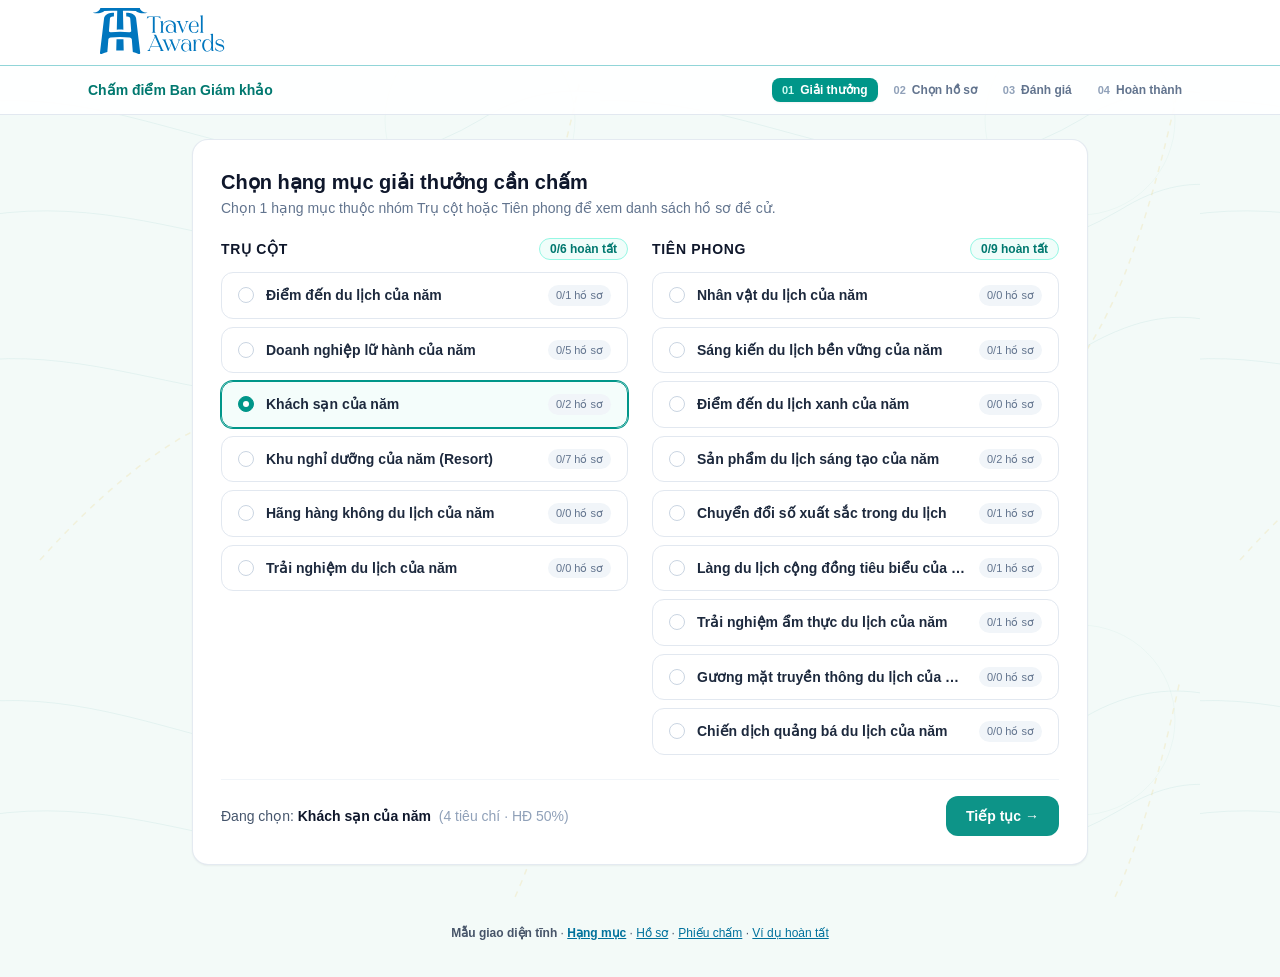
==== commit 5c595108: "Import registrations and synchronize HTML CSS handoff" ====
--- a/hand-off/index.html
+++ b/hand-off/index.html
@@ -13,7 +13,7 @@
 <body class="min-h-screen flex flex-col home">
 
   <!-- HEADER TỐI GIẢN CHUẨN TRANG KHẢO SÁT -->
-  <header class="home-header home-header--survey"><div class="layout-container home-header-inner"><div class="home-header-brand-row"><a class="home-header-logo" href="https://vnexpress.net/du-lich/travel-awards" aria-label="Travel Awards — Trang chủ"><img class="brand-graphic brand-graphic--logo" src="[data-uri]" alt="Travel Awards 2026" width="1000" height="350"></a></div></div></header>
+  <header class="home-header home-header--survey"><div class="layout-container home-header-inner"><div class="home-header-brand-row"><a class="home-header-logo" href="index.html" aria-label="Travel Awards — Về bước 1"><img class="brand-graphic brand-graphic--logo" src="[data-uri]" alt="Travel Awards 2026" width="1000" height="350"></a></div></div></header>
 <section aria-label="Tiến trình chấm điểm" class="border-b border-slate-200 bg-white/95"><div class="max-w-6xl mx-auto px-4 sm:px-6 py-3 flex flex-wrap items-center justify-between gap-3"><span class="text-sm font-semibold text-teal-700">Chấm điểm Ban Giám khảo</span><div id="stepIndicatorBar" class="flex items-center gap-1 sm:gap-1.5">
           <a class="px-2.5 py-1 rounded-lg text-xs font-semibold flex items-center gap-1.5 transition bg-teal-600 text-white shadow-xs" href="index.html" style="">
             <span class="text-[11px] font-bold text-teal-100">01</span>
@@ -64,7 +64,7 @@
               <span class="text-sm font-semibold text-slate-800 truncate">Điểm đến du lịch của năm</span>
             </div>
             <span class="shrink-0 text-[11px] font-medium px-2 py-0.5 rounded-full bg-slate-100 text-slate-500">
-              0/3 hồ sơ
+              0/1 hồ sơ
             </span>
           </button>
 
@@ -76,7 +76,7 @@
               <span class="text-sm font-semibold text-slate-800 truncate">Doanh nghiệp lữ hành của năm</span>
             </div>
             <span class="shrink-0 text-[11px] font-medium px-2 py-0.5 rounded-full bg-slate-100 text-slate-500">
-              0/2 hồ sơ
+              0/5 hồ sơ
             </span>
           </button>
 
@@ -100,7 +100,7 @@
               <span class="text-sm font-semibold text-slate-800 truncate">Khu nghỉ dưỡng của năm (Resort)</span>
             </div>
             <span class="shrink-0 text-[11px] font-medium px-2 py-0.5 rounded-full bg-slate-100 text-slate-500">
-              0/2 hồ sơ
+              0/7 hồ sơ
             </span>
           </button>
 
@@ -112,7 +112,7 @@
               <span class="text-sm font-semibold text-slate-800 truncate">Hãng hàng không du lịch của năm</span>
             </div>
             <span class="shrink-0 text-[11px] font-medium px-2 py-0.5 rounded-full bg-slate-100 text-slate-500">
-              0/2 hồ sơ
+              0/0 hồ sơ
             </span>
           </button>
 
@@ -124,7 +124,7 @@
               <span class="text-sm font-semibold text-slate-800 truncate">Trải nghiệm du lịch của năm</span>
             </div>
             <span class="shrink-0 text-[11px] font-medium px-2 py-0.5 rounded-full bg-slate-100 text-slate-500">
-              0/2 hồ sơ
+              0/0 hồ sơ
             </span>
           </button>
 
@@ -149,46 +149,46 @@
               <span class="text-sm font-semibold text-slate-800 truncate">Nhân vật du lịch của năm</span>
             </div>
             <span class="shrink-0 text-[11px] font-medium px-2 py-0.5 rounded-full bg-slate-100 text-slate-500">
+              0/0 hồ sơ
+            </span>
+          </button>
+
+          <button type="button" class="w-full text-left px-4 py-3 rounded-xl border transition flex items-center justify-between gap-3 border-slate-200 bg-white hover:border-teal-300 hover:bg-slate-50/60" data-integration-action="selectCategory('tien-phong-2')" title="Gắn xử lý của hệ thống khi tích hợp">
+            <div class="flex items-center gap-3 min-w-0">
+              <span class="w-4 h-4 rounded-full border flex items-center justify-center shrink-0 border-slate-300 bg-white">
+
+              </span>
+              <span class="text-sm font-semibold text-slate-800 truncate">Sáng kiến du lịch bền vững của năm</span>
+            </div>
+            <span class="shrink-0 text-[11px] font-medium px-2 py-0.5 rounded-full bg-slate-100 text-slate-500">
+              0/1 hồ sơ
+            </span>
+          </button>
+
+          <button type="button" class="w-full text-left px-4 py-3 rounded-xl border transition flex items-center justify-between gap-3 border-slate-200 bg-white hover:border-teal-300 hover:bg-slate-50/60" data-integration-action="selectCategory('tien-phong-3')" title="Gắn xử lý của hệ thống khi tích hợp">
+            <div class="flex items-center gap-3 min-w-0">
+              <span class="w-4 h-4 rounded-full border flex items-center justify-center shrink-0 border-slate-300 bg-white">
+
+              </span>
+              <span class="text-sm font-semibold text-slate-800 truncate">Điểm đến du lịch xanh của năm</span>
+            </div>
+            <span class="shrink-0 text-[11px] font-medium px-2 py-0.5 rounded-full bg-slate-100 text-slate-500">
+              0/0 hồ sơ
+            </span>
+          </button>
+
+          <button type="button" class="w-full text-left px-4 py-3 rounded-xl border transition flex items-center justify-between gap-3 border-slate-200 bg-white hover:border-teal-300 hover:bg-slate-50/60" data-integration-action="selectCategory('tien-phong-4')" title="Gắn xử lý của hệ thống khi tích hợp">
+            <div class="flex items-center gap-3 min-w-0">
+              <span class="w-4 h-4 rounded-full border flex items-center justify-center shrink-0 border-slate-300 bg-white">
+
+              </span>
+              <span class="text-sm font-semibold text-slate-800 truncate">Sản phẩm du lịch sáng tạo của năm</span>
+            </div>
+            <span class="shrink-0 text-[11px] font-medium px-2 py-0.5 rounded-full bg-slate-100 text-slate-500">
               0/2 hồ sơ
             </span>
           </button>
 
-          <button type="button" class="w-full text-left px-4 py-3 rounded-xl border transition flex items-center justify-between gap-3 border-slate-200 bg-white hover:border-teal-300 hover:bg-slate-50/60" data-integration-action="selectCategory('tien-phong-2')" title="Gắn xử lý của hệ thống khi tích hợp">
-            <div class="flex items-center gap-3 min-w-0">
-              <span class="w-4 h-4 rounded-full border flex items-center justify-center shrink-0 border-slate-300 bg-white">
-
-              </span>
-              <span class="text-sm font-semibold text-slate-800 truncate">Sáng kiến du lịch bền vững của năm</span>
-            </div>
-            <span class="shrink-0 text-[11px] font-medium px-2 py-0.5 rounded-full bg-slate-100 text-slate-500">
-              0/2 hồ sơ
-            </span>
-          </button>
-
-          <button type="button" class="w-full text-left px-4 py-3 rounded-xl border transition flex items-center justify-between gap-3 border-slate-200 bg-white hover:border-teal-300 hover:bg-slate-50/60" data-integration-action="selectCategory('tien-phong-3')" title="Gắn xử lý của hệ thống khi tích hợp">
-            <div class="flex items-center gap-3 min-w-0">
-              <span class="w-4 h-4 rounded-full border flex items-center justify-center shrink-0 border-slate-300 bg-white">
-
-              </span>
-              <span class="text-sm font-semibold text-slate-800 truncate">Điểm đến du lịch xanh của năm</span>
-            </div>
-            <span class="shrink-0 text-[11px] font-medium px-2 py-0.5 rounded-full bg-slate-100 text-slate-500">
-              0/2 hồ sơ
-            </span>
-          </button>
-
-          <button type="button" class="w-full text-left px-4 py-3 rounded-xl border transition flex items-center justify-between gap-3 border-slate-200 bg-white hover:border-teal-300 hover:bg-slate-50/60" data-integration-action="selectCategory('tien-phong-4')" title="Gắn xử lý của hệ thống khi tích hợp">
-            <div class="flex items-center gap-3 min-w-0">
-              <span class="w-4 h-4 rounded-full border flex items-center justify-center shrink-0 border-slate-300 bg-white">
-
-              </span>
-              <span class="text-sm font-semibold text-slate-800 truncate">Sản phẩm du lịch sáng tạo của năm</span>
-            </div>
-            <span class="shrink-0 text-[11px] font-medium px-2 py-0.5 rounded-full bg-slate-100 text-slate-500">
-              0/2 hồ sơ
-            </span>
-          </button>
-
           <button type="button" class="w-full text-left px-4 py-3 rounded-xl border transition flex items-center justify-between gap-3 border-slate-200 bg-white hover:border-teal-300 hover:bg-slate-50/60" data-integration-action="selectCategory('tien-phong-5')" title="Gắn xử lý của hệ thống khi tích hợp">
             <div class="flex items-center gap-3 min-w-0">
               <span class="w-4 h-4 rounded-full border flex items-center justify-center shrink-0 border-slate-300 bg-white">
@@ -197,7 +197,7 @@
               <span class="text-sm font-semibold text-slate-800 truncate">Chuyển đổi số xuất sắc trong du lịch</span>
             </div>
             <span class="shrink-0 text-[11px] font-medium px-2 py-0.5 rounded-full bg-slate-100 text-slate-500">
-              0/2 hồ sơ
+              0/1 hồ sơ
             </span>
           </button>
 
@@ -209,7 +209,7 @@
               <span class="text-sm font-semibold text-slate-800 truncate">Làng du lịch cộng đồng tiêu biểu của năm</span>
             </div>
             <span class="shrink-0 text-[11px] font-medium px-2 py-0.5 rounded-full bg-slate-100 text-slate-500">
-              0/2 hồ sơ
+              0/1 hồ sơ
             </span>
           </button>
 
@@ -221,7 +221,7 @@
               <span class="text-sm font-semibold text-slate-800 truncate">Trải nghiệm ẩm thực du lịch của năm</span>
             </div>
             <span class="shrink-0 text-[11px] font-medium px-2 py-0.5 rounded-full bg-slate-100 text-slate-500">
-              0/2 hồ sơ
+              0/1 hồ sơ
             </span>
           </button>
 
@@ -233,7 +233,7 @@
               <span class="text-sm font-semibold text-slate-800 truncate">Gương mặt truyền thông du lịch của năm (Đại sứ)</span>
             </div>
             <span class="shrink-0 text-[11px] font-medium px-2 py-0.5 rounded-full bg-slate-100 text-slate-500">
-              0/2 hồ sơ
+              0/0 hồ sơ
             </span>
           </button>
 
@@ -245,7 +245,7 @@
               <span class="text-sm font-semibold text-slate-800 truncate">Chiến dịch quảng bá du lịch của năm</span>
             </div>
             <span class="shrink-0 text-[11px] font-medium px-2 py-0.5 rounded-full bg-slate-100 text-slate-500">
-              0/2 hồ sơ
+              0/0 hồ sơ
             </span>
           </button>
 
@@ -276,5 +276,7 @@
 
 
 
+
+
 <nav class="handoff-preview-nav" aria-label="Các mẫu giao diện bàn giao"><strong>Mẫu giao diện tĩnh</strong> · <a href="index.html" aria-current="page">Hạng mục</a> · <a href="ho-so.html">Hồ sơ</a> · <a href="cham-diem.html">Phiếu chấm</a> · <a href="hoan-tat.html">Ví dụ hoàn tất</a></nav></body>
 </html>
--- a/hand-off/css/layout.css
+++ b/hand-off/css/layout.css
@@ -622,6 +622,15 @@
 .judge-workspace [hidden]{display: none !important;}
 .editor-evidence-group{display: grid; grid-template-columns: minmax(145px, 0.8fr) minmax(0px, 1.2fr); gap: 12px; align-items: start;}
 .editor-evidence-group .editor-field{margin-bottom: 0px;}
+.editor-criterion-description{line-height: 1.7; color: rgb(82, 106, 119); margin: 8px 0px 0px;}
+.editor-score-options.editor-rubric-options{grid-template-columns: 1fr; gap: 8px;}
+.editor-rubric-options button{flex-direction: row; align-items: flex-start; justify-content: flex-start; text-align: left; padding: 12px; gap: 12px; min-height: 64px;}
+.editor-rubric-options button > strong{display: flex; justify-content: center; align-items: center; width: 30px; height: 30px; border-radius: 6px; background: rgb(232, 238, 242); flex-shrink: 0;}
+.editor-rubric-options button[aria-pressed="true"] > strong{color: rgb(255, 255, 255); background: rgb(0, 113, 156);}
+.editor-rubric-options .editor-level-body{display: flex; flex-direction: column; gap: 4px; flex: 1 1 0%; min-width: 0px;}
+.editor-rubric-options .editor-level-body b{line-height: 1.4;}
+.editor-rubric-options .editor-level-description{line-height: 1.65; color: rgb(82, 106, 119);}
+.editor-rubric-options .editor-level-check{width: 16px; flex-shrink: 0; color: rgb(0, 113, 156); line-height: 30px;}
 @media (max-width: 600px) {
 .editor-evidence-group{grid-template-columns: 1fr;}
 }
@@ -683,3 +692,29 @@
 @media (prefers-reduced-motion: reduce) {
 .judge-workspace *{scroll-behavior: auto !important; transition: none !important;}
 }
+.editor-evidence-folder{display: flex; flex-direction: column; gap: 12px;}
+
+.editor-folder-link{display: inline-flex; align-items: center; justify-content: space-between; gap: 12px; align-self: flex-start; padding: 10px 13px; background: rgb(232, 245, 243); border: 1px solid rgb(145, 213, 216); border-radius: 7px; color: rgb(0, 113, 156);}
+.editor-folder-link:hover{background: rgb(216, 238, 235);}
+.editor-photo-section h3 > span{color: rgb(100, 116, 139);}
+.editor-photo-grid{display: grid; grid-template-columns: repeat(2, minmax(0px, 1fr)); gap: 14px; margin-top: 14px;}
+.editor-photo-grid figure{margin: 0px; min-width: 0px;}
+.editor-photo-link{display: block; border: 1px solid rgb(226, 232, 240); border-radius: 8px; overflow: hidden; background: rgb(237, 242, 244);}
+.editor-photo-link img{display: block; width: 100%; height: auto; aspect-ratio: 16 / 10; object-fit: cover; transition: transform 0.2s;}
+.editor-photo-link:hover img{transform: scale(1.035);}
+.editor-photo-grid figcaption{line-height: 1.5; color: rgb(82, 106, 119); margin-top: 6px;}
+.editor-photo-credits{margin-top: 14px; color: rgb(100, 116, 139);}
+.editor-photo-credits summary{cursor: pointer; min-height: 24px;}
+.editor-photo-credits ul{padding-left: 16px; list-style: disc;}
+.editor-photo-credits li{margin-top: 6px; line-height: 1.6;}
+.editor-photo-credits a{color: rgb(0, 113, 156); text-decoration: underline; text-underline-offset: 2px;}
+@media (max-width: 400px) {
+.editor-photo-grid{gap: 10px;}
+
+}
+.editor-source-text p{white-space: pre-line; overflow-wrap: anywhere;}
+.editor-source-section{margin-top: 18px;}
+.editor-source-section h4{line-height: 1.6; color: rgb(0, 113, 156); margin-bottom: 6px;}
+.editor-attachment-list{list-style: disc; margin: 0px; padding-left: 18px; line-height: 1.8;}
+.editor-attachment-list a{color: rgb(0, 113, 156); text-decoration: underline; text-underline-offset: 2px;}
+.judge-data dd a{color: rgb(0, 113, 156); overflow-wrap: anywhere;}
--- a/hand-off/css/font.css
+++ b/hand-off/css/font.css
@@ -104,6 +104,11 @@
 .editor-result-details article > div span{font-weight:700;}
 .judge-scoring .editor-criterion-nav > span{font-size:11px;}
 .editor-criterion-guidance{font-size:12px;}
+.editor-criterion-description{font-size:13px;}
+.editor-rubric-options button > strong{font-size:17px;}
+.editor-rubric-options .editor-level-body b{font-size:12px;font-weight:600;}
+.editor-rubric-options .editor-level-description{font-size:12px;}
+.editor-rubric-options .editor-level-check{font-size:14px;font-weight:700;}
 .editor-profile-list h1{font-size:22px;font-weight:700;}
 .editor-profile-list-heading p:last-child, .editor-profile-cards article p:last-child{font-size:12px;}
 .editor-profile-cards h2{font-size:16px;font-weight:600;}
@@ -117,4 +122,12 @@
 @media (max-width: 600px) {.judge-heading h1{font-size:20px;}}
 @media (max-width: 600px) {.editor-score-options span{font-size:9px;}}
 @media (max-width: 600px) {.editor-result h1{font-size:21px;}}
+.editor-evidence-folder p{font-size:12px;}
+.editor-folder-link{font-size:12px;font-weight:600;}
+.editor-photo-section h3 > span{font-size:12px;font-weight:400;}
+.editor-photo-grid figcaption{font-size:11px;}
+.editor-photo-credits{font-size:11px;}
+@media (max-width: 400px) {.editor-photo-grid figcaption{font-size:10px;}}
+.editor-source-section h4{font-size:13px;font-weight:600;}
+.editor-attachment-list{font-size:12px;}
 .home-header{font-family:Inter,Arial,sans-serif}
